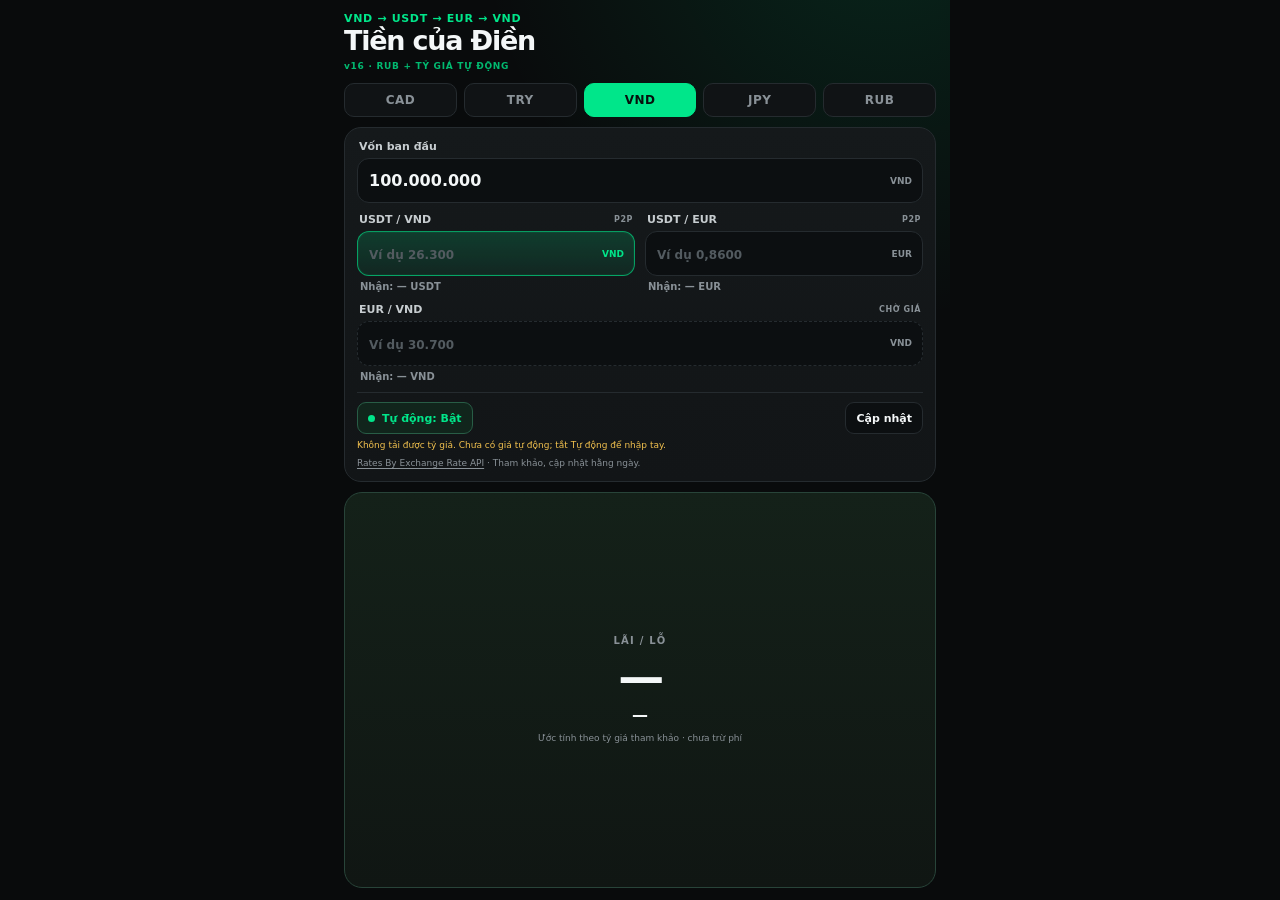
==== offline-calculator.html @ 141773f5 "Add files via upload" ====
<!doctype html>
<html lang="vi">
<head>
  <meta charset="utf-8">
  <meta http-equiv="Cache-Control" content="no-cache, no-store, must-revalidate">
  <meta http-equiv="Pragma" content="no-cache">
  <meta http-equiv="Expires" content="0">
  <meta name="viewport" content="width=device-width,initial-scale=1,viewport-fit=cover">
  <meta name="theme-color" content="#090b0c">
  <meta name="color-scheme" content="dark">
  <title>Tiền của Điền</title>
  <link rel="manifest" href="./manifest.webmanifest?v=16">
  <link rel="icon" href="./icon.svg" type="image/svg+xml">
<style>
:root{--bg:#090b0c;--panel:#121517;--field:#0c0f11;--line:#252b2f;--text:#f4f7f8;--muted:#899197;--accent:#00e68a;--bad:#ff6670;--warn:#f2c14e}
*{box-sizing:border-box}html,body{margin:0;width:100%;height:100%;background:var(--bg);overflow:auto}body{font-family:Inter,ui-sans-serif,system-ui,-apple-system,"Segoe UI",sans-serif;color:var(--text)}button,input{font:inherit}.app{height:100dvh;min-height:530px;max-width:620px;margin:0 auto;padding:max(12px,env(safe-area-inset-top)) 14px max(12px,env(safe-area-inset-bottom));display:grid;grid-template-rows:auto auto auto minmax(115px,1fr);gap:10px;background:radial-gradient(circle at 90% -10%,rgba(0,230,138,.12),transparent 36%)}header{display:flex;justify-content:space-between;align-items:center;gap:12px}.route{font-size:11px;font-weight:800;letter-spacing:.06em;color:var(--accent)}h1{margin:2px 0 0;font-size:27px;line-height:1;letter-spacing:-.045em}.version{display:inline-block;margin-top:5px;font-size:9px;font-weight:900;letter-spacing:.08em;color:var(--accent);opacity:.8}.install{border:1px solid var(--line);background:var(--panel);color:var(--accent);font-size:11px;font-weight:850;padding:8px 11px;border-radius:10px;cursor:pointer}.hidden{display:none!important}.tabs{display:grid;grid-template-columns:repeat(5,minmax(0,1fr));gap:7px}.tab{height:34px;border:1px solid var(--line);border-radius:10px;background:#101315;color:var(--muted);font-size:12px;font-weight:900;letter-spacing:.04em;cursor:pointer}.tab.active{color:#07110d;background:var(--accent);border-color:var(--accent)}.panel{border:1px solid var(--line);background:linear-gradient(180deg,#15191b,var(--panel));border-radius:17px;padding:12px}.inputs{display:grid;grid-template-columns:1fr 1fr;gap:10px}.inputs label.wide{grid-column:1/-1}.inputs label>span{display:flex;justify-content:space-between;align-items:center;gap:6px;font-size:11px;font-weight:780;color:#c7cdd0;margin:0 2px 5px}.inputs small{font-size:8px;color:var(--muted);font-weight:900;letter-spacing:.07em}.field{height:45px;display:flex;align-items:center;border:1px solid var(--line);background:var(--field);border-radius:12px;overflow:hidden}.field:focus-within{border-color:var(--accent);box-shadow:0 0 0 2px rgba(0,230,138,.08)}.field.rate-highlight{background:linear-gradient(180deg,rgba(0,230,138,.18),rgba(0,230,138,.08));border-color:rgba(0,230,138,.62);box-shadow:inset 0 0 0 1px rgba(0,230,138,.06)}.field.rate-highlight input{color:#f7fffb}.field.rate-highlight b{color:var(--accent)}.field input{width:100%;min-width:0;height:100%;border:0;outline:0;background:transparent;color:var(--text);padding:0 11px;font-size:16px;font-weight:800}.field input::placeholder{color:#535b60;font-size:12px;font-weight:650}.field b{font-size:9px;color:var(--muted);padding:0 10px}.received{display:block;margin:5px 3px 0;color:var(--muted);font-size:10px;line-height:1.15;font-style:normal;font-weight:700;white-space:nowrap;overflow:hidden;text-overflow:ellipsis}.result-card{min-height:0;border:1px solid #284439;background:linear-gradient(180deg,#142119,#101613);border-radius:18px;padding:14px;display:flex;flex-direction:column;justify-content:center;align-items:center;text-align:center}.result-card span{font-size:10px;color:var(--muted);font-weight:900;letter-spacing:.12em}.result-card strong{font-size:clamp(30px,8vw,46px);line-height:1.03;margin:8px 0 4px;letter-spacing:-.055em}.result-card b{font-size:16px}.good{color:var(--accent)!important}.bad{color:var(--bad)!important}.neutral{color:var(--warn)!important}
@media(max-width:390px){.app{padding-left:10px;padding-right:10px;gap:8px}.panel{padding:10px}.inputs{gap:8px}.field{height:41px}.field input{font-size:14px}h1{font-size:23px}.received{font-size:9px;margin-top:4px}.result-card{padding:11px}.result-card strong{font-size:29px}.tab{height:31px;font-size:11px}}
@media(max-height:690px){.app{gap:7px;padding-top:7px;padding-bottom:7px}.route{font-size:9px}h1{font-size:20px}.tabs{gap:5px}.tab{height:28px;font-size:10px}.panel{padding:8px}.inputs{gap:6px}.inputs label>span{font-size:9px;margin-bottom:3px}.field{height:33px}.field input{font-size:13px}.received{font-size:8px;margin-top:3px}.result-card{padding:8px}.result-card strong{font-size:26px;margin:4px 0 2px}}
.fx-tools{grid-column:1/-1;border-top:1px solid var(--line);padding-top:9px;min-width:0}
.fx-controls{display:flex;align-items:center;justify-content:space-between;gap:8px}
.fx-toggle,.fx-refresh{min-height:32px;border:1px solid var(--line);border-radius:9px;background:var(--field);color:var(--muted);padding:5px 10px;font-size:11px;font-weight:800;cursor:pointer}
.fx-toggle{display:inline-flex;align-items:center;gap:7px}
.fx-toggle.enabled{color:var(--accent);border-color:#285d46;background:#11251c}
.fx-dot{display:inline-block;width:7px;height:7px;border-radius:50%;background:currentColor}
.fx-refresh{color:var(--text)}.fx-refresh:disabled{opacity:.45;cursor:default}
.fx-tools p{margin:5px 0 0;font-size:9px;line-height:1.4;color:var(--muted);overflow-wrap:anywhere}
.fx-tools a{color:var(--muted);text-underline-offset:2px}
.fx-tools .fx-warning{color:var(--warn)}
.field.auto-rate{border-style:dashed}.field.auto-rate input{cursor:default}
.rub-note{grid-column:1/-1;margin:0 2px;color:var(--warn);font-size:10px;line-height:1.35}
.result-note{margin:8px 0 0;font-size:9px;line-height:1.4;color:var(--muted);font-weight:500;letter-spacing:0}
button:focus-visible{outline:2px solid var(--accent);outline-offset:3px}
@media(max-width:390px){.tabs{gap:5px}.fx-toggle,.fx-refresh{font-size:10px;padding:5px 8px}}
@media(max-height:690px){.fx-tools{padding-top:6px}.fx-tools p{font-size:8px;margin-top:3px}.fx-toggle,.fx-refresh{min-height:28px;font-size:10px}.rub-note{font-size:9px}.result-note{font-size:8px;margin-top:5px}}

</style>
</head>
<body>
  <main class="app">
    <header>
      <div>
        <div class="route" id="routeText">VND → USDT → EUR → VND</div>
        <h1>Tiền của Điền</h1><span class="version">v16 · RUB + TỶ GIÁ TỰ ĐỘNG</span>
      </div>
      <button id="installBtn" class="install hidden">Cài app</button>
    </header>

    <nav class="tabs" aria-label="Loại vòng tiền">
      <button type="button" class="tab" data-page="cad">CAD</button>
      <button type="button" class="tab" data-page="try">TRY</button>
      <button type="button" class="tab active" data-page="vnd">VND</button>
      <button type="button" class="tab" data-page="jpy">JPY</button>
      <button type="button" class="tab" data-page="rub">RUB</button>
    </nav>

    <section class="panel inputs">
      <label class="wide">
        <span>Vốn ban đầu</span>
        <div class="field"><input aria-label="Vốn ban đầu" id="capital" inputmode="numeric" value="100.000.000"><b id="capitalUnit">VND</b></div>
      </label>

      <label>
        <span id="rate1Label">USDT / VND <small>P2P</small></span>
        <div class="field"><input id="rate1" inputmode="decimal" placeholder="Ví dụ 26.300"><b id="rate1Unit">VND</b></div>
        <em class="received" id="received1">Nhận: — USDT</em>
      </label>

      <label>
        <span id="rate2Label">USDT / EUR <small>P2P</small></span>
        <div class="field"><input id="rate2" inputmode="decimal" placeholder="Ví dụ 0,8600"><b id="rate2Unit">EUR</b></div>
        <em class="received" id="received2">Nhận: — EUR</em>
      </label>

      <label class="wide">
        <span id="rate3Label">EUR / VND</span>
        <div class="field"><input id="rate3" inputmode="decimal" placeholder="Ví dụ 30.700"><b id="rate3Unit">VND</b></div>
        <em class="received" id="received3">Nhận: — VND</em>
      </label>

      <p id="rubNote" class="rub-note hidden">Bước USD/RUB quy ước 1 USDT = 1 USD. Giá mua USDT thực tế có thể khác.</p>
      <div class="fx-tools">
        <div class="fx-controls">
          <button type="button" id="fxAuto" class="fx-toggle enabled" role="switch" aria-checked="true" aria-label="Tự động cập nhật tỷ giá pháp định"><i class="fx-dot" aria-hidden="true"></i><span id="fxAutoText">Tự động: Bật</span></button>
          <button type="button" id="fxRefresh" class="fx-refresh">Cập nhật</button>
        </div>
        <p id="fxStatus" role="status" aria-live="polite">Đang lấy tỷ giá pháp định…</p>
        <p><a href="https://www.exchangerate-api.com" target="_blank" rel="noopener noreferrer">Rates By Exchange Rate API</a> · Tham khảo, cập nhật hằng ngày.</p>
      </div>
    </section>

    <section class="result-card">
      <span>LÃI / LỖ</span>
      <strong id="profit">—</strong>
      <b id="roi">—</b>
      <p id="resultNote" class="result-note">Ước tính · chưa trừ phí giao dịch</p>
    </section>
  </main>



<script>
'use strict';
const $ = id => document.getElementById(id);
const fmt0 = new Intl.NumberFormat('vi-VN', {maximumFractionDigits: 0});
const fmt2 = new Intl.NumberFormat('vi-VN', {maximumFractionDigits: 2});
const fmt4 = new Intl.NumberFormat('vi-VN', {maximumFractionDigits: 4});
const fmtRate = new Intl.NumberFormat('vi-VN', {useGrouping: false, maximumFractionDigits: 6});
const memoryStorage = new Map();
function stored(name) {
  try { return localStorage.getItem(name) ?? memoryStorage.get(name) ?? null; }
  catch (_) { return memoryStorage.get(name) ?? null; }
}
function remember(name, value) {
  memoryStorage.set(name, String(value));
  try { localStorage.setItem(name, String(value)); } catch (_) {}
}

// A/B always means the amount of B for ONE unit of A.
// Only explicit fiat pairs have an fx property. USDT is never fetched or
// inferred from the provider's USD rate, except the disclosed RUB convention.
const PAGES = {
  cad: {
    route: 'VND → USDT → CAD → VND', capital: 'VND', highlight: 0,
    rates: [
      {label: 'USDT / VND', tag: 'P2P', unit: 'VND', placeholder: 'Ví dụ 26.300', receive: 'USDT', op: 'divide', vndThousands: true},
      {label: 'USDT / CAD', tag: 'P2P', unit: 'CAD', placeholder: 'Ví dụ 1,3900', receive: 'CAD', op: 'multiply'},
      {label: 'CAD / VND', unit: 'VND', placeholder: 'Ví dụ 19.000', receive: 'VND', op: 'multiply', vndThousands: true, fx: ['CAD', 'VND']}
    ]
  },
  try: {
    route: 'TRY → EUR → USDT → TRY', capital: 'TRY', highlight: 3,
    rates: [
      {label: 'EUR / TRY', unit: 'TRY', placeholder: 'Ví dụ 48,50', receive: 'EUR', op: 'divide', fx: ['EUR', 'TRY']},
      {label: 'USDT / EUR', tag: 'P2P', unit: 'EUR', placeholder: 'Ví dụ 0,8550', receive: 'USDT', op: 'divide'},
      {label: 'USDT / TRY', tag: 'P2P', unit: 'TRY', placeholder: 'Ví dụ 41,50', receive: 'TRY', op: 'multiply'}
    ]
  },
  vnd: {
    route: 'VND → USDT → EUR → VND', capital: 'VND', highlight: 1,
    rates: [
      {label: 'USDT / VND', tag: 'P2P', unit: 'VND', placeholder: 'Ví dụ 26.300', receive: 'USDT', op: 'divide', vndThousands: true},
      {label: 'USDT / EUR', tag: 'P2P', unit: 'EUR', placeholder: 'Ví dụ 0,8600', receive: 'EUR', op: 'multiply'},
      {label: 'EUR / VND', unit: 'VND', placeholder: 'Ví dụ 30.700', receive: 'VND', op: 'multiply', vndThousands: true, fx: ['EUR', 'VND']}
    ]
  },
  jpy: {
    route: 'VND → JPY → USDT → VND', capital: 'VND', highlight: 2,
    rates: [
      {label: 'JPY / VND', unit: 'VND', placeholder: 'Ví dụ 165,50', receive: 'JPY', op: 'divide', fx: ['JPY', 'VND']},
      {label: 'USDT / JPY', tag: 'P2P', unit: 'JPY', placeholder: 'Ví dụ 155,00', receive: 'USDT', op: 'divide'},
      {label: 'USDT / VND', tag: 'P2P', unit: 'VND', placeholder: 'Ví dụ 26.300', receive: 'VND', op: 'multiply', vndThousands: true}
    ]
  },
  rub: {
    route: 'VND → RUB → USDT → VND', capital: 'VND', highlight: 3,
    rates: [
      {label: 'RUB / VND', unit: 'VND', placeholder: 'Ví dụ 310,50', receive: 'RUB', op: 'divide', fx: ['RUB', 'VND']},
      {label: 'USD / RUB', unit: 'RUB', placeholder: 'Ví dụ 83,50', receive: 'USDT', op: 'divide', fx: ['USD', 'RUB']},
      {label: 'USDT / VND', tag: 'P2P', unit: 'VND', placeholder: 'Ví dụ 26.300', receive: 'VND', op: 'multiply', vndThousands: true}
    ]
  }
};

function migrateVndTab() {
  const legacy = {capital: 'tiendien_capitalVnd', rate1: 'tiendien_usdtVnd', rate2: 'tiendien_usdtEur', rate3: 'tiendien_eurVnd'};
  for (const id of ['capital', 'rate1', 'rate2', 'rate3']) {
    const target = `tiendien_vnd_${id}`;
    const value = stored(`tiendien_eur_${id}`) ?? stored(legacy[id]);
    if (stored(target) === null && value !== null) remember(target, value);
  }
}
migrateVndTab();
let page = stored('tiendien_page');
if (page === 'eur' || !PAGES[page]) page = 'vnd';

function capitalNum(value) {
  const number = Number(String(value ?? '').replace(/\D/g, ''));
  return Number.isFinite(number) ? number : 0;
}
function rateNum(value, thousands = false) {
  let text = String(value ?? '').trim().replace(/\s/g, '');
  if (!text) return 0;
  if (text.includes(',')) text = text.replace(/\./g, '').replace(',', '.');
  else if (thousands && /^\d{1,3}(?:\.\d{3})+$/.test(text)) text = text.replace(/\./g, '');
  const number = Number(text);
  return Number.isFinite(number) ? number : 0;
}
function formatCapital() {
  const digits = $('capital').value.replace(/\D/g, '');
  $('capital').value = digits ? fmt0.format(capitalNum(digits)) : '';
}
function money(value, unit) { return `${value >= 0 ? '+' : '−'}${fmt0.format(Math.abs(value))} ${unit}`; }
function pct(value) { return `${value >= 0 ? '+' : ''}${fmt2.format(value)}%`; }
function tone(element, value) {
  element.classList.remove('good', 'bad', 'neutral');
  element.classList.add(value > 0.01 ? 'good' : value < -0.01 ? 'bad' : 'neutral');
}
function formatReceived(value, unit) {
  if (!(value > 0 && Number.isFinite(value))) return `Nhận: — ${unit}`;
  return `Nhận: ${(unit === 'VND' || unit === 'TRY' ? fmt2 : fmt4).format(value)} ${unit}`;
}
function key(name) { return `tiendien_${page}_${name}`; }
function save() {
  remember(key('capital'), $('capital').value);
  PAGES[page].rates.forEach((rate, index) => {
    // Keep the last manually entered fiat quote separate from the live cache.
    if (!fxEnabled || !rate.fx) remember(key(`rate${index + 1}`), $(`rate${index + 1}`).value);
  });
}

const FX_URL = 'https://open.er-api.com/v6/latest/USD';
const FX_CACHE_KEY = 'tiendien_fx_usd_v16';
const FX_AUTO_KEY = 'tiendien_fx_auto_v16';
const FX_ATTEMPT_KEY = 'tiendien_fx_attempt_v16';
const FX_CODES = ['USD', 'EUR', 'CAD', 'TRY', 'JPY', 'VND', 'RUB'];
let fxEnabled = stored(FX_AUTO_KEY) !== '0';
let fxError = '';
let fxBusy = false;
let fxRequest = null;
let fxLastAttempt = Number(stored(FX_ATTEMPT_KEY)) || 0;

function validateFx(payload) {
  if (!payload || payload.result !== 'success' || payload.base_code !== 'USD' || !payload.rates) throw new Error('Invalid FX data');
  for (const code of FX_CODES) {
    const rate = payload.rates[code];
    if (typeof rate !== 'number' || !Number.isFinite(rate) || rate <= 0) throw new Error('Invalid FX rate');
  }
  if (Math.abs(payload.rates.USD - 1) > 0.000001) throw new Error('Invalid FX base');
  const last = payload.time_last_update_unix;
  const next = payload.time_next_update_unix;
  if (!Number.isFinite(last) || !Number.isFinite(next) || last <= 0 || next <= last || last * 1000 > Date.now() + 300000) throw new Error('Invalid FX timestamp');
  return payload;
}
function readFxCache() {
  try {
    const cached = JSON.parse(stored(FX_CACHE_KEY) || 'null');
    if (!cached || !Number.isFinite(cached.fetchedAt) || cached.fetchedAt <= 0 || cached.fetchedAt > Date.now() + 300000) return null;
    validateFx(cached.payload);
    return cached;
  } catch (_) { return null; }
}
let fxSnapshot = readFxCache();
function fxIsDue() {
  return !fxSnapshot || Date.now() >= fxSnapshot.payload.time_next_update_unix * 1000 + 60000;
}
function crossRate(base, quote) {
  if (!fxSnapshot) return 0;
  return fxSnapshot.payload.rates[quote] / fxSnapshot.payload.rates[base];
}
function applyFxToPage() {
  if (!fxEnabled || !fxSnapshot) return;
  PAGES[page].rates.forEach((rate, index) => {
    if (!rate.fx) return;
    const value = crossRate(...rate.fx);
    const input = $(`rate${index + 1}`);
    input.value = fmtRate.format(value);
    input.dataset.fxSource = 'api';
  });
}
function renderFxStatus() {
  $('fxAuto').setAttribute('aria-checked', String(fxEnabled));
  $('fxAuto').classList.toggle('enabled', fxEnabled);
  $('fxAutoText').textContent = `Tự động: ${fxEnabled ? 'Bật' : 'Tắt'}`;
  $('fxRefresh').disabled = fxBusy || !fxEnabled;
  $('fxRefresh').textContent = fxBusy ? 'Đang tải…' : 'Cập nhật';
  $('fxStatus').classList.toggle('fx-warning', Boolean(fxError) || (fxEnabled && fxIsDue() && Boolean(fxSnapshot)));
  if (!fxEnabled) {
    $('fxStatus').textContent = 'Nhập tỷ giá thủ công. Các giá có USDT luôn nhập tay.';
  } else if (fxSnapshot) {
    const date = new Intl.DateTimeFormat('vi-VN', {dateStyle: 'short', timeStyle: 'short', timeZone: 'Asia/Ho_Chi_Minh'}).format(new Date(fxSnapshot.payload.time_last_update_unix * 1000));
    const prefix = fxError ? `${fxError} · đang dùng giá lưu lúc ` : fxIsDue() ? 'Giá cũ từ ' : 'Tỷ giá lúc ';
    $('fxStatus').textContent = `${prefix}${date} (giờ VN). USDT nhập tay.`;
  } else if (fxError) {
    $('fxStatus').textContent = `${fxError}. Chưa có giá tự động; tắt Tự động để nhập tay.`;
  } else {
    $('fxStatus').textContent = fxBusy ? 'Đang lấy tỷ giá pháp định… USDT nhập tay.' : 'Chưa có tỷ giá tự động. USDT nhập tay.';
  }
  PAGES[page].rates.forEach((rate, index) => {
    const input = $(`rate${index + 1}`);
    const automatic = Boolean(rate.fx && fxEnabled);
    input.readOnly = automatic;
    input.setAttribute('aria-readonly', String(automatic));
    const tag = rate.fx ? (automatic ? (fxSnapshot ? 'TỰ ĐỘNG' : input.value ? 'ĐÃ LƯU' : 'CHỜ GIÁ') : 'NHẬP TAY') : rate.tag;
    $(`rate${index + 1}Label`).innerHTML = `${rate.label}${tag ? ` <small>${tag}</small>` : ''}`;
    input.closest('.field').classList.toggle('auto-rate', automatic);
  });
  $('resultNote').textContent = fxEnabled ? 'Ước tính theo tỷ giá tham khảo · chưa trừ phí' : 'Ước tính · chưa trừ phí giao dịch';
}

async function refreshFx({force = false} = {}) {
  if (!fxEnabled) return;
  if (fxRequest) return fxRequest;
  if (!force && !fxIsDue()) { renderFxStatus(); return; }
  const elapsed = Date.now() - fxLastAttempt;
  // One scheduled attempt every five minutes when offline/unavailable; manual
  // refresh is limited to once a minute. A fresh daily snapshot needs no poll.
  if (elapsed >= 0 && elapsed < (force ? 60000 : 300000)) { renderFxStatus(); return; }
  fxLastAttempt = Date.now();
  remember(FX_ATTEMPT_KEY, fxLastAttempt);
  fxBusy = true;
  renderFxStatus();
  fxRequest = (async () => {
    const controller = new AbortController();
    const timeout = setTimeout(() => controller.abort(), 10000);
    try {
      const response = await fetch(FX_URL, {cache: 'no-store', credentials: 'omit', signal: controller.signal});
      if (!response.ok) throw new Error(response.status === 429 ? 'RATE_LIMIT' : 'FETCH_FAILED');
      const payload = validateFx(await response.json());
      if (fxSnapshot && payload.time_last_update_unix < fxSnapshot.payload.time_last_update_unix) throw new Error('Older FX response');
      fxSnapshot = {payload, fetchedAt: Date.now()};
      remember(FX_CACHE_KEY, JSON.stringify(fxSnapshot));
      fxError = '';
      // The user may have switched tabs or disabled auto while fetch awaited.
      if (fxEnabled) { applyFxToPage(); calculate(); }
    } catch (error) {
      fxError = error.message === 'RATE_LIMIT' ? 'Nguồn đang giới hạn truy cập' : 'Không tải được tỷ giá';
    } finally {
      clearTimeout(timeout);
      fxBusy = false;
      fxRequest = null;
      renderFxStatus();
    }
  })();
  return fxRequest;
}

function restorePage() {
  $('capital').value = stored(key('capital')) ?? (page === 'try' ? '100.000' : '100.000.000');
  ['rate1', 'rate2', 'rate3'].forEach(id => {
    $(id).value = stored(key(id)) ?? '';
    delete $(id).dataset.fxSource;
  });
  formatCapital();
}
function renderPage() {
  const config = PAGES[page];
  $('routeText').textContent = config.route;
  $('capitalUnit').textContent = config.capital;
  config.rates.forEach((rate, index) => {
    const input = $(`rate${index + 1}`);
    $(`rate${index + 1}Unit`).textContent = rate.unit;
    input.placeholder = rate.placeholder;
    input.setAttribute('aria-label', `${rate.label}: số ${rate.unit} cho một ${rate.label.split(' / ')[0]}`);
    input.closest('.field').classList.toggle('rate-highlight', index + 1 === config.highlight);
  });
  document.querySelectorAll('.tab').forEach(button => {
    const active = button.dataset.page === page;
    button.classList.toggle('active', active);
    button.setAttribute('aria-pressed', String(active));
  });
  $('rubNote').classList.toggle('hidden', page !== 'rub');
  remember('tiendien_page', page);
  restorePage();
  applyFxToPage();
  renderFxStatus();
  calculate();
}
function calculate() {
  const config = PAGES[page];
  const capital = capitalNum($('capital').value);
  let amount = capital;
  config.rates.forEach((rate, index) => {
    const quote = rateNum($(`rate${index + 1}`).value, Boolean(rate.vndThousands));
    amount = amount > 0 && quote > 0 ? (rate.op === 'divide' ? amount / quote : amount * quote) : 0;
    if (!Number.isFinite(amount)) amount = 0;
    $(`received${index + 1}`).textContent = formatReceived(amount, rate.receive);
  });
  if (!(capital > 0 && amount > 0)) {
    $('profit').textContent = '—'; $('roi').textContent = '—';
    $('profit').className = ''; $('roi').className = '';
  } else {
    const profit = amount - capital;
    const roi = profit / capital * 100;
    if (Number.isFinite(profit) && Number.isFinite(roi)) {
      $('profit').textContent = money(profit, config.capital);
      $('roi').textContent = pct(roi);
      tone($('profit'), profit); tone($('roi'), profit);
    } else {
      $('profit').textContent = '—'; $('roi').textContent = '—';
      $('profit').className = ''; $('roi').className = '';
    }
  }
  save();
}

$('capital').addEventListener('input', () => { formatCapital(); calculate(); });
['rate1', 'rate2', 'rate3'].forEach(id => $(id).addEventListener('input', calculate));
document.querySelectorAll('.tab').forEach(button => button.addEventListener('click', () => {
  save(); page = button.dataset.page; renderPage(); refreshFx();
}));
$('fxAuto').addEventListener('click', () => {
  save();
  fxEnabled = !fxEnabled;
  remember(FX_AUTO_KEY, fxEnabled ? '1' : '0');
  if (fxEnabled) applyFxToPage();
  else {
    PAGES[page].rates.forEach((rate, index) => {
      if (!rate.fx) return;
      const manual = stored(key(`rate${index + 1}`));
      if (manual !== null) $(`rate${index + 1}`).value = manual;
      delete $(`rate${index + 1}`).dataset.fxSource;
    });
  }
  renderFxStatus(); calculate();
  if (fxEnabled) refreshFx();
});
$('fxRefresh').addEventListener('click', () => refreshFx({force: true}));
window.addEventListener('online', () => refreshFx());
document.addEventListener('visibilitychange', () => { if (!document.hidden) refreshFx(); });
setInterval(() => { if (!document.hidden) refreshFx(); }, 60000);

let deferredPrompt = null;
window.addEventListener('beforeinstallprompt', event => {
  event.preventDefault(); deferredPrompt = event; $('installBtn').classList.remove('hidden');
});
$('installBtn').addEventListener('click', async () => {
  if (!deferredPrompt) return;
  deferredPrompt.prompt(); await deferredPrompt.userChoice;
  deferredPrompt = null; $('installBtn').classList.add('hidden');
});

// Retire this app's old cache without touching other apps on the same origin.
(async () => {
  try {
    if ('serviceWorker' in navigator) {
      const scope = new URL('./', location.href).href;
      const registrations = await navigator.serviceWorker.getRegistrations();
      for (const registration of registrations) if (registration.scope === scope) await registration.unregister();
    }
    if ('caches' in window) {
      for (const name of await caches.keys()) if (/^(tien-cua-dien|tiendien)[-_]/.test(name)) await caches.delete(name);
    }
  } catch (_) {}
})();
renderPage();
refreshFx();

</script>
</body>
</html>
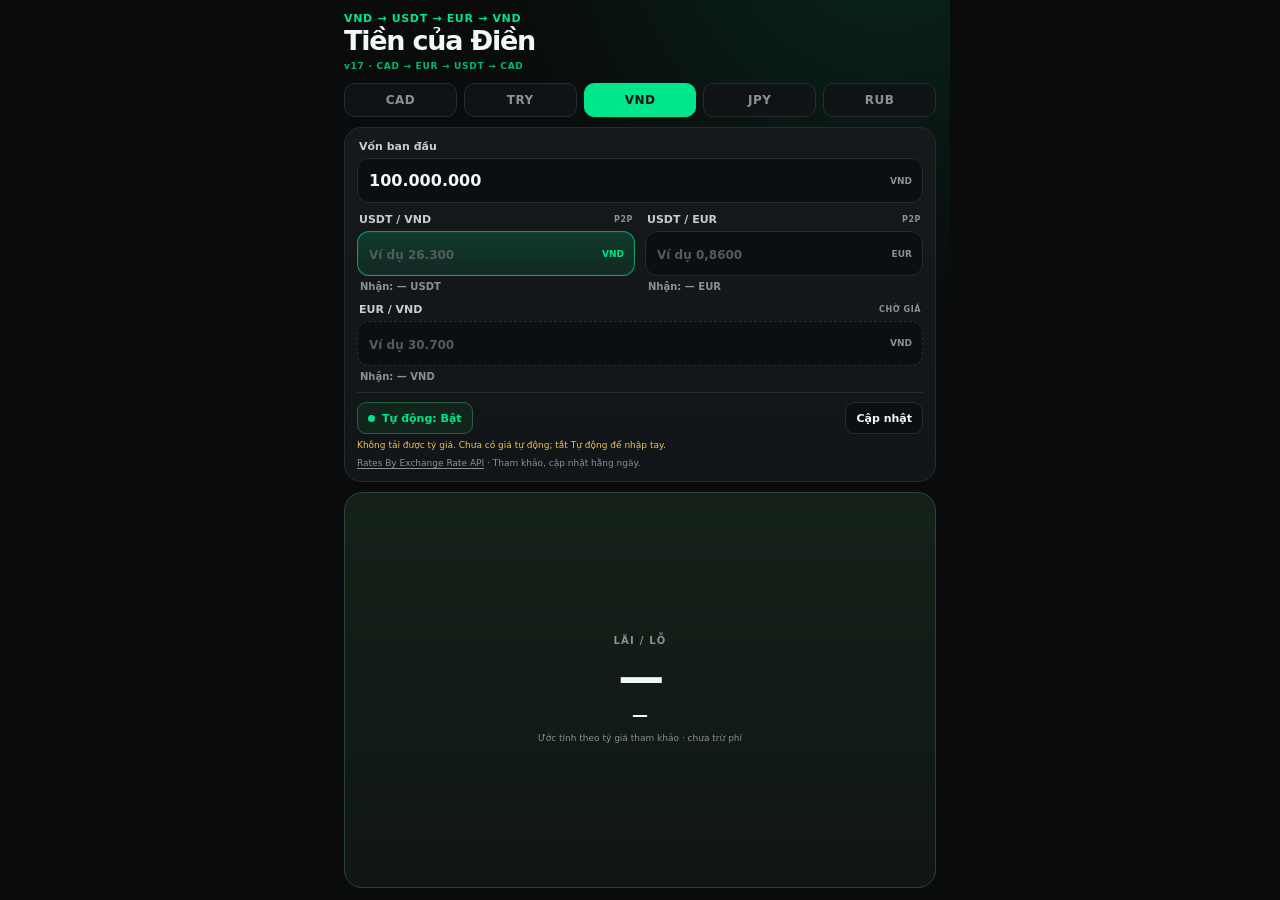
==== commit 26f17d26: "Add files via upload" ====
--- a/offline-calculator.html
+++ b/offline-calculator.html
@@ -9,7 +9,7 @@
   <meta name="theme-color" content="#090b0c">
   <meta name="color-scheme" content="dark">
   <title>Tiền của Điền</title>
-  <link rel="manifest" href="./manifest.webmanifest?v=16">
+  <link rel="manifest" href="./manifest.webmanifest?v=17">
   <link rel="icon" href="./icon.svg" type="image/svg+xml">
 <style>
 :root{--bg:#090b0c;--panel:#121517;--field:#0c0f11;--line:#252b2f;--text:#f4f7f8;--muted:#899197;--accent:#00e68a;--bad:#ff6670;--warn:#f2c14e}
@@ -40,7 +40,7 @@
     <header>
       <div>
         <div class="route" id="routeText">VND → USDT → EUR → VND</div>
-        <h1>Tiền của Điền</h1><span class="version">v16 · RUB + TỶ GIÁ TỰ ĐỘNG</span>
+        <h1>Tiền của Điền</h1><span class="version">v17 · CAD → EUR → USDT → CAD</span>
       </div>
       <button id="installBtn" class="install hidden">Cài app</button>
     </header>
@@ -120,11 +120,11 @@
 // inferred from the provider's USD rate, except the disclosed RUB convention.
 const PAGES = {
   cad: {
-    route: 'VND → USDT → CAD → VND', capital: 'VND', highlight: 0,
+    route: 'CAD → EUR → USDT → CAD', capital: 'CAD', highlight: 0,
     rates: [
-      {label: 'USDT / VND', tag: 'P2P', unit: 'VND', placeholder: 'Ví dụ 26.300', receive: 'USDT', op: 'divide', vndThousands: true},
-      {label: 'USDT / CAD', tag: 'P2P', unit: 'CAD', placeholder: 'Ví dụ 1,3900', receive: 'CAD', op: 'multiply'},
-      {label: 'CAD / VND', unit: 'VND', placeholder: 'Ví dụ 19.000', receive: 'VND', op: 'multiply', vndThousands: true, fx: ['CAD', 'VND']}
+      {label: 'EUR / CAD', unit: 'CAD', placeholder: 'Ví dụ 1,5500', receive: 'EUR', op: 'divide', fx: ['EUR', 'CAD']},
+      {label: 'USDT / EUR', tag: 'P2P', unit: 'EUR', placeholder: 'Ví dụ 0,8900', receive: 'USDT', op: 'divide'},
+      {label: 'USDT / CAD', tag: 'P2P', unit: 'CAD', placeholder: 'Ví dụ 1,3900', receive: 'CAD', op: 'multiply'}
     ]
   },
   try: {
@@ -170,6 +170,13 @@
   }
 }
 migrateVndTab();
+// CAD now has a different starting currency and different quote positions.
+// Keep its new inputs separate so VND capital / unrelated old quotes cannot
+// acquire a new currency label. Only the unchanged USDT/CAD quote migrates.
+const oldUsdtCad = stored('tiendien_cad_rate2');
+if (stored('tiendien_cad_eur_usdt_rate3') === null && oldUsdtCad !== null) {
+  remember('tiendien_cad_eur_usdt_rate3', oldUsdtCad);
+}
 let page = stored('tiendien_page');
 if (page === 'eur' || !PAGES[page]) page = 'vnd';
 
@@ -189,7 +196,7 @@
   const digits = $('capital').value.replace(/\D/g, '');
   $('capital').value = digits ? fmt0.format(capitalNum(digits)) : '';
 }
-function money(value, unit) { return `${value >= 0 ? '+' : '−'}${fmt0.format(Math.abs(value))} ${unit}`; }
+function money(value, unit) { return `${value >= 0 ? '+' : '−'}${(unit === 'CAD' ? fmt2 : fmt0).format(Math.abs(value))} ${unit}`; }
 function pct(value) { return `${value >= 0 ? '+' : ''}${fmt2.format(value)}%`; }
 function tone(element, value) {
   element.classList.remove('good', 'bad', 'neutral');
@@ -199,7 +206,7 @@
   if (!(value > 0 && Number.isFinite(value))) return `Nhận: — ${unit}`;
   return `Nhận: ${(unit === 'VND' || unit === 'TRY' ? fmt2 : fmt4).format(value)} ${unit}`;
 }
-function key(name) { return `tiendien_${page}_${name}`; }
+function key(name) { return `tiendien_${page === 'cad' ? 'cad_eur_usdt' : page}_${name}`; }
 function save() {
   remember(key('capital'), $('capital').value);
   PAGES[page].rates.forEach((rate, index) => {
@@ -325,7 +332,7 @@
 }
 
 function restorePage() {
-  $('capital').value = stored(key('capital')) ?? (page === 'try' ? '100.000' : '100.000.000');
+  $('capital').value = stored(key('capital')) ?? (page === 'cad' ? '10.000' : page === 'try' ? '100.000' : '100.000.000');
   ['rate1', 'rate2', 'rate3'].forEach(id => {
     $(id).value = stored(key(id)) ?? '';
     delete $(id).dataset.fxSource;
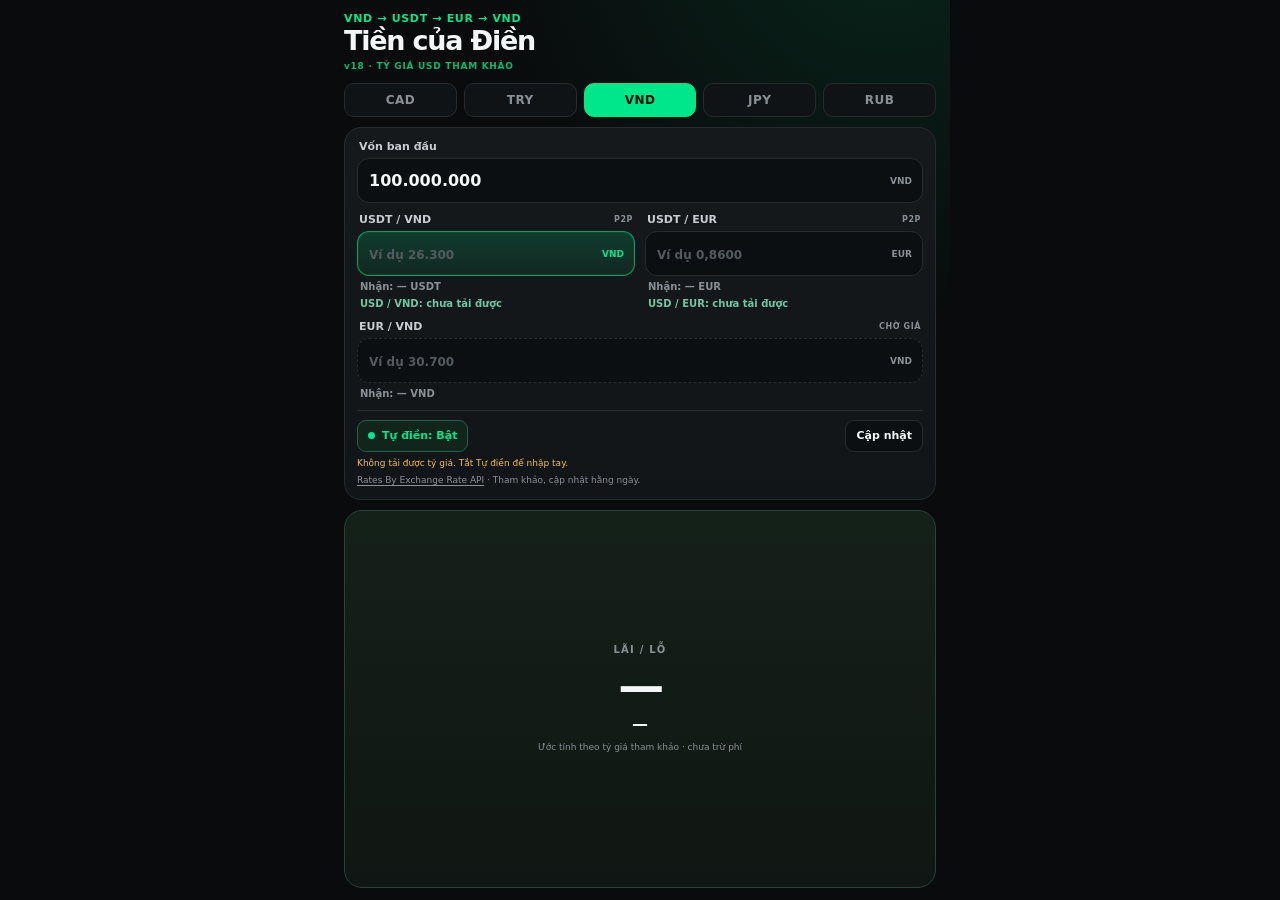
==== commit 912edb29: "Add files via upload" ====
--- a/offline-calculator.html
+++ b/offline-calculator.html
@@ -9,7 +9,7 @@
   <meta name="theme-color" content="#090b0c">
   <meta name="color-scheme" content="dark">
   <title>Tiền của Điền</title>
-  <link rel="manifest" href="./manifest.webmanifest?v=17">
+  <link rel="manifest" href="./manifest.webmanifest?v=18">
   <link rel="icon" href="./icon.svg" type="image/svg+xml">
 <style>
 :root{--bg:#090b0c;--panel:#121517;--field:#0c0f11;--line:#252b2f;--text:#f4f7f8;--muted:#899197;--accent:#00e68a;--bad:#ff6670;--warn:#f2c14e}
@@ -29,9 +29,11 @@
 .field.auto-rate{border-style:dashed}.field.auto-rate input{cursor:default}
 .rub-note{grid-column:1/-1;margin:0 2px;color:var(--warn);font-size:10px;line-height:1.35}
 .result-note{margin:8px 0 0;font-size:9px;line-height:1.4;color:var(--muted);font-weight:500;letter-spacing:0}
+.usd-reference{display:block;margin:4px 3px 0;font-size:10px;line-height:1.35;font-style:normal;font-weight:650;color:#73c6a3;overflow-wrap:anywhere}
+.usd-reference.stale{color:var(--warn)}
 button:focus-visible{outline:2px solid var(--accent);outline-offset:3px}
 @media(max-width:390px){.tabs{gap:5px}.fx-toggle,.fx-refresh{font-size:10px;padding:5px 8px}}
-@media(max-height:690px){.fx-tools{padding-top:6px}.fx-tools p{font-size:8px;margin-top:3px}.fx-toggle,.fx-refresh{min-height:28px;font-size:10px}.rub-note{font-size:9px}.result-note{font-size:8px;margin-top:5px}}
+@media(max-height:690px){.fx-tools{padding-top:6px}.fx-tools p{font-size:8px;margin-top:3px}.fx-toggle,.fx-refresh{min-height:28px;font-size:10px}.rub-note{font-size:9px}.result-note{font-size:8px;margin-top:5px}.usd-reference{font-size:9px;margin-top:3px}}
 
 </style>
 </head>
@@ -40,7 +42,7 @@
     <header>
       <div>
         <div class="route" id="routeText">VND → USDT → EUR → VND</div>
-        <h1>Tiền của Điền</h1><span class="version">v17 · CAD → EUR → USDT → CAD</span>
+        <h1>Tiền của Điền</h1><span class="version">v18 · TỶ GIÁ USD THAM KHẢO</span>
       </div>
       <button id="installBtn" class="install hidden">Cài app</button>
     </header>
@@ -63,24 +65,27 @@
         <span id="rate1Label">USDT / VND <small>P2P</small></span>
         <div class="field"><input id="rate1" inputmode="decimal" placeholder="Ví dụ 26.300"><b id="rate1Unit">VND</b></div>
         <em class="received" id="received1">Nhận: — USDT</em>
+        <em class="usd-reference hidden" id="usdReference1" aria-live="polite"></em>
       </label>
 
       <label>
         <span id="rate2Label">USDT / EUR <small>P2P</small></span>
         <div class="field"><input id="rate2" inputmode="decimal" placeholder="Ví dụ 0,8600"><b id="rate2Unit">EUR</b></div>
         <em class="received" id="received2">Nhận: — EUR</em>
+        <em class="usd-reference hidden" id="usdReference2" aria-live="polite"></em>
       </label>
 
       <label class="wide">
         <span id="rate3Label">EUR / VND</span>
         <div class="field"><input id="rate3" inputmode="decimal" placeholder="Ví dụ 30.700"><b id="rate3Unit">VND</b></div>
         <em class="received" id="received3">Nhận: — VND</em>
+        <em class="usd-reference hidden" id="usdReference3" aria-live="polite"></em>
       </label>
 
       <p id="rubNote" class="rub-note hidden">Bước USD/RUB quy ước 1 USDT = 1 USD. Giá mua USDT thực tế có thể khác.</p>
       <div class="fx-tools">
         <div class="fx-controls">
-          <button type="button" id="fxAuto" class="fx-toggle enabled" role="switch" aria-checked="true" aria-label="Tự động cập nhật tỷ giá pháp định"><i class="fx-dot" aria-hidden="true"></i><span id="fxAutoText">Tự động: Bật</span></button>
+          <button type="button" id="fxAuto" class="fx-toggle enabled" role="switch" aria-checked="true" aria-label="Tự động điền các ô tỷ giá pháp định"><i class="fx-dot" aria-hidden="true"></i><span id="fxAutoText">Tự điền: Bật</span></button>
           <button type="button" id="fxRefresh" class="fx-refresh">Cập nhật</button>
         </div>
         <p id="fxStatus" role="status" aria-live="polite">Đang lấy tỷ giá pháp định…</p>
@@ -254,6 +259,34 @@
   if (!fxSnapshot) return 0;
   return fxSnapshot.payload.rates[quote] / fxSnapshot.payload.rates[base];
 }
+function renderUsdReferences() {
+  // Benchmarks are read-only display data. Never substitute them for P2P
+  // USDT inputs or use them in the route's received/profit calculations.
+  PAGES[page].rates.forEach((rate, index) => {
+    const reference = $(`usdReference${index + 1}`);
+    const pair = rate.label.split('/').map(code => code.trim());
+    const hasUsdt = pair.includes('USDT');
+    reference.classList.toggle('hidden', !hasUsdt);
+    reference.classList.toggle('stale', hasUsdt && Boolean(fxSnapshot) && (fxIsDue() || Boolean(fxError)));
+    if (!hasUsdt) {
+      reference.textContent = '';
+      reference.setAttribute('title', '');
+      return;
+    }
+    const currency = pair.find(code => code !== 'USDT');
+    const label = `USD / ${currency}`;
+    if (fxSnapshot) {
+      const value = crossRate('USD', currency);
+      const qualifier = fxError ? ' · giá lưu' : fxIsDue() ? ' · giá cũ' : '';
+      reference.textContent = `${label}: ${fmt4.format(value)}${qualifier}`;
+      const timestamp = new Date(fxSnapshot.payload.time_last_update_unix * 1000).toLocaleString('vi-VN', {timeZone: 'Asia/Ho_Chi_Minh'});
+      reference.setAttribute('title', `1 USD = ${fmt4.format(value)} ${currency}. Tỷ giá tham khảo từ ExchangeRate-API, lúc ${timestamp} (giờ VN).`);
+    } else {
+      reference.textContent = `${label}: ${fxBusy ? 'đang tải…' : fxError ? 'chưa tải được' : '—'}`;
+      reference.setAttribute('title', 'Chưa có dữ liệu tỷ giá pháp định; không suy ra từ giá USDT nhập tay.');
+    }
+  });
+}
 function applyFxToPage() {
   if (!fxEnabled || !fxSnapshot) return;
   PAGES[page].rates.forEach((rate, index) => {
@@ -267,20 +300,19 @@
 function renderFxStatus() {
   $('fxAuto').setAttribute('aria-checked', String(fxEnabled));
   $('fxAuto').classList.toggle('enabled', fxEnabled);
-  $('fxAutoText').textContent = `Tự động: ${fxEnabled ? 'Bật' : 'Tắt'}`;
-  $('fxRefresh').disabled = fxBusy || !fxEnabled;
+  $('fxAutoText').textContent = `Tự điền: ${fxEnabled ? 'Bật' : 'Tắt'}`;
+  $('fxRefresh').disabled = fxBusy;
   $('fxRefresh').textContent = fxBusy ? 'Đang tải…' : 'Cập nhật';
-  $('fxStatus').classList.toggle('fx-warning', Boolean(fxError) || (fxEnabled && fxIsDue() && Boolean(fxSnapshot)));
-  if (!fxEnabled) {
-    $('fxStatus').textContent = 'Nhập tỷ giá thủ công. Các giá có USDT luôn nhập tay.';
-  } else if (fxSnapshot) {
+  $('fxStatus').classList.toggle('fx-warning', Boolean(fxError) || (fxIsDue() && Boolean(fxSnapshot)));
+  const manualPrefix = fxEnabled ? '' : 'Ô giá nhập tay. ';
+  if (fxSnapshot) {
     const date = new Intl.DateTimeFormat('vi-VN', {dateStyle: 'short', timeStyle: 'short', timeZone: 'Asia/Ho_Chi_Minh'}).format(new Date(fxSnapshot.payload.time_last_update_unix * 1000));
     const prefix = fxError ? `${fxError} · đang dùng giá lưu lúc ` : fxIsDue() ? 'Giá cũ từ ' : 'Tỷ giá lúc ';
-    $('fxStatus').textContent = `${prefix}${date} (giờ VN). USDT nhập tay.`;
+    $('fxStatus').textContent = `${manualPrefix}${prefix}${date} (giờ VN). USDT nhập tay.`;
   } else if (fxError) {
-    $('fxStatus').textContent = `${fxError}. Chưa có giá tự động; tắt Tự động để nhập tay.`;
+    $('fxStatus').textContent = `${manualPrefix}${fxError}. ${fxEnabled ? 'Tắt Tự điền để nhập tay.' : 'USD tham khảo chưa có dữ liệu.'}`;
   } else {
-    $('fxStatus').textContent = fxBusy ? 'Đang lấy tỷ giá pháp định… USDT nhập tay.' : 'Chưa có tỷ giá tự động. USDT nhập tay.';
+    $('fxStatus').textContent = manualPrefix + (fxBusy ? 'Đang lấy tỷ giá pháp định… USDT nhập tay.' : 'Chưa có tỷ giá tự động. USDT nhập tay.');
   }
   PAGES[page].rates.forEach((rate, index) => {
     const input = $(`rate${index + 1}`);
@@ -292,10 +324,11 @@
     input.closest('.field').classList.toggle('auto-rate', automatic);
   });
   $('resultNote').textContent = fxEnabled ? 'Ước tính theo tỷ giá tham khảo · chưa trừ phí' : 'Ước tính · chưa trừ phí giao dịch';
+  renderUsdReferences();
 }
 
 async function refreshFx({force = false} = {}) {
-  if (!fxEnabled) return;
+  // The feed also powers USD reference lines while auto-fill is disabled.
   if (fxRequest) return fxRequest;
   if (!force && !fxIsDue()) { renderFxStatus(); return; }
   const elapsed = Date.now() - fxLastAttempt;
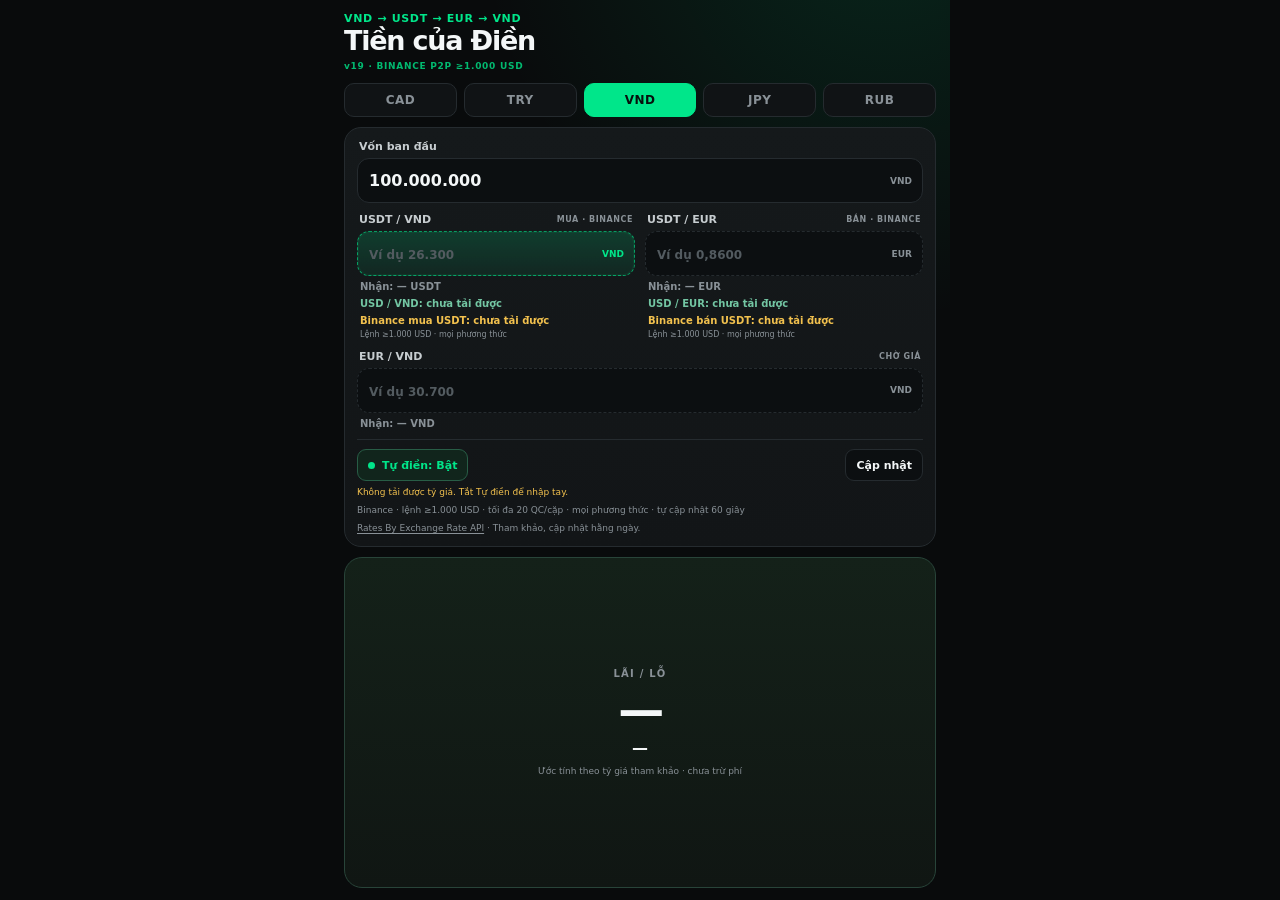
==== commit 1a6e7ffb: "Add files via upload" ====
--- a/offline-calculator.html
+++ b/offline-calculator.html
@@ -9,7 +9,7 @@
   <meta name="theme-color" content="#090b0c">
   <meta name="color-scheme" content="dark">
   <title>Tiền của Điền</title>
-  <link rel="manifest" href="./manifest.webmanifest?v=18">
+  <link rel="manifest" href="./manifest.webmanifest?v=19">
   <link rel="icon" href="./icon.svg" type="image/svg+xml">
 <style>
 :root{--bg:#090b0c;--panel:#121517;--field:#0c0f11;--line:#252b2f;--text:#f4f7f8;--muted:#899197;--accent:#00e68a;--bad:#ff6670;--warn:#f2c14e}
@@ -31,9 +31,12 @@
 .result-note{margin:8px 0 0;font-size:9px;line-height:1.4;color:var(--muted);font-weight:500;letter-spacing:0}
 .usd-reference{display:block;margin:4px 3px 0;font-size:10px;line-height:1.35;font-style:normal;font-weight:650;color:#73c6a3;overflow-wrap:anywhere}
 .usd-reference.stale{color:var(--warn)}
+.p2p-reference{display:block;margin:4px 3px 0;font-size:10px;line-height:1.35;font-style:normal;font-weight:750;color:#e9d493;overflow-wrap:anywhere}
+.p2p-reference.stale{color:var(--warn)}
+.p2p-meta{display:block;margin:2px 3px 0;font-size:8px;line-height:1.3;font-style:normal;color:var(--muted);overflow-wrap:anywhere}
 button:focus-visible{outline:2px solid var(--accent);outline-offset:3px}
 @media(max-width:390px){.tabs{gap:5px}.fx-toggle,.fx-refresh{font-size:10px;padding:5px 8px}}
-@media(max-height:690px){.fx-tools{padding-top:6px}.fx-tools p{font-size:8px;margin-top:3px}.fx-toggle,.fx-refresh{min-height:28px;font-size:10px}.rub-note{font-size:9px}.result-note{font-size:8px;margin-top:5px}.usd-reference{font-size:9px;margin-top:3px}}
+@media(max-height:690px){.fx-tools{padding-top:6px}.fx-tools p{font-size:8px;margin-top:3px}.fx-toggle,.fx-refresh{min-height:28px;font-size:10px}.rub-note{font-size:9px}.result-note{font-size:8px;margin-top:5px}.usd-reference{font-size:9px;margin-top:3px}.p2p-reference{font-size:9px;margin-top:3px}.p2p-meta{font-size:8px}}
 
 </style>
 </head>
@@ -42,7 +45,7 @@
     <header>
       <div>
         <div class="route" id="routeText">VND → USDT → EUR → VND</div>
-        <h1>Tiền của Điền</h1><span class="version">v18 · TỶ GIÁ USD THAM KHẢO</span>
+        <h1>Tiền của Điền</h1><span class="version">v19 · BINANCE P2P ≥1.000 USD</span>
       </div>
       <button id="installBtn" class="install hidden">Cài app</button>
     </header>
@@ -66,6 +69,8 @@
         <div class="field"><input id="rate1" inputmode="decimal" placeholder="Ví dụ 26.300"><b id="rate1Unit">VND</b></div>
         <em class="received" id="received1">Nhận: — USDT</em>
         <em class="usd-reference hidden" id="usdReference1" aria-live="polite"></em>
+        <em class="p2p-reference hidden" id="p2pReference1" aria-live="polite"></em>
+        <em class="p2p-meta hidden" id="p2pMeta1"></em>
       </label>
 
       <label>
@@ -73,6 +78,8 @@
         <div class="field"><input id="rate2" inputmode="decimal" placeholder="Ví dụ 0,8600"><b id="rate2Unit">EUR</b></div>
         <em class="received" id="received2">Nhận: — EUR</em>
         <em class="usd-reference hidden" id="usdReference2" aria-live="polite"></em>
+        <em class="p2p-reference hidden" id="p2pReference2" aria-live="polite"></em>
+        <em class="p2p-meta hidden" id="p2pMeta2"></em>
       </label>
 
       <label class="wide">
@@ -80,15 +87,18 @@
         <div class="field"><input id="rate3" inputmode="decimal" placeholder="Ví dụ 30.700"><b id="rate3Unit">VND</b></div>
         <em class="received" id="received3">Nhận: — VND</em>
         <em class="usd-reference hidden" id="usdReference3" aria-live="polite"></em>
+        <em class="p2p-reference hidden" id="p2pReference3" aria-live="polite"></em>
+        <em class="p2p-meta hidden" id="p2pMeta3"></em>
       </label>
 
       <p id="rubNote" class="rub-note hidden">Bước USD/RUB quy ước 1 USDT = 1 USD. Giá mua USDT thực tế có thể khác.</p>
       <div class="fx-tools">
         <div class="fx-controls">
-          <button type="button" id="fxAuto" class="fx-toggle enabled" role="switch" aria-checked="true" aria-label="Tự động điền các ô tỷ giá pháp định"><i class="fx-dot" aria-hidden="true"></i><span id="fxAutoText">Tự điền: Bật</span></button>
+          <button type="button" id="fxAuto" class="fx-toggle enabled" role="switch" aria-checked="true" aria-label="Tự động điền tỷ giá pháp định và giá P2P Binance"><i class="fx-dot" aria-hidden="true"></i><span id="fxAutoText">Tự điền: Bật</span></button>
           <button type="button" id="fxRefresh" class="fx-refresh">Cập nhật</button>
         </div>
         <p id="fxStatus" role="status" aria-live="polite">Đang lấy tỷ giá pháp định…</p>
+        <p id="p2pStatus" role="status" aria-live="polite">Binance · lệnh ≥1.000 USD · đang tải…</p>
         <p><a href="https://www.exchangerate-api.com" target="_blank" rel="noopener noreferrer">Rates By Exchange Rate API</a> · Tham khảo, cập nhật hằng ngày.</p>
       </div>
     </section>
@@ -121,8 +131,8 @@
 }
 
 // A/B always means the amount of B for ONE unit of A.
-// Only explicit fiat pairs have an fx property. USDT is never fetched or
-// inferred from the provider's USD rate, except the disclosed RUB convention.
+// Explicit fiat pairs use fx; USDT quotes come separately from Binance ads.
+// The legacy RUB USD/USDT convention remains disclosed on screen.
 const PAGES = {
   cad: {
     route: 'CAD → EUR → USDT → CAD', capital: 'CAD', highlight: 0,
@@ -216,7 +226,7 @@
   remember(key('capital'), $('capital').value);
   PAGES[page].rates.forEach((rate, index) => {
     // Keep the last manually entered fiat quote separate from the live cache.
-    if (!fxEnabled || !rate.fx) remember(key(`rate${index + 1}`), $(`rate${index + 1}`).value);
+    if (!fxEnabled || (!rate.fx && !isUsdtRate(rate))) remember(key(`rate${index + 1}`), $(`rate${index + 1}`).value);
   });
 }
 
@@ -252,6 +262,117 @@
   } catch (_) { return null; }
 }
 let fxSnapshot = readFxCache();
+const P2P_MIN_USD = 1000;
+const P2P_REFRESH_MS = 60000;
+const P2P_MAX_AGE_MS = 120000;
+const p2pEntries = new Map();
+const p2pPending = new Map();
+const p2pErrors = new Map();
+const p2pAttempts = new Map();
+function isUsdtRate(rate) { return /^USDT\s*\/\s*[A-Z]{3}$/.test(rate.label); }
+function p2pSide(rate) { return rate.receive === 'USDT' ? 'BUY' : 'SELL'; }
+function p2pKey(rate) { return `${rate.unit}_${p2pSide(rate)}`; }
+function normalizeBinance(payload, fiat) {
+  if (!payload || payload.success !== true || payload.code !== '000000' || !Array.isArray(payload.data?.items)) throw new Error('INVALID_BINANCE');
+  const ads = [];
+  for (const item of payload.data.items.slice(0, 20)) {
+    if (item.fiat !== fiat || item.asset !== 'USDT') continue;
+    const price = Number(item.price), minQty = Number(item.minTransAmount);
+    const maxQty = Number(item.maxTransAmount), inventory = Number(item.tradableAmount);
+    if (![item.price, item.minTransAmount, item.maxTransAmount, item.tradableAmount].every(value => value !== null && value !== undefined && value !== '')) continue;
+    if (![price, minQty, maxQty, inventory].every(Number.isFinite) || price <= 0 || minQty < 0 || maxQty <= 0 || inventory <= 0 || maxQty < minQty) continue;
+    const capacity = Math.min(maxQty, inventory);
+    if (capacity < minQty) continue;
+    ads.push({price, minQty, maxQty: capacity, adNo: String(item.adNo ?? ''),
+      merchant: String(item.advertiser?.nickName ?? ''),
+      completion: Number(item.advertiser?.monthFinishRate) || 0,
+      methods: Array.isArray(item.tradeMethods) ? item.tradeMethods.map(String) : []});
+  }
+  return {ads, sampled: Math.min(20, payload.data.items.length)};
+}
+function readP2pEntry(rate) {
+  const name = p2pKey(rate);
+  if (p2pEntries.has(name)) return p2pEntries.get(name);
+  try {
+    const entry = JSON.parse(stored(`tiendien_binance_v19_${name}`) || 'null');
+    if (entry && entry.fiat === rate.unit && entry.side === p2pSide(rate) && Number.isFinite(entry.fetchedAt) && entry.fetchedAt > 0 && entry.fetchedAt <= Date.now() + 5000 && Array.isArray(entry.ads) && Number.isFinite(entry.sampled)) {
+      const valid = entry.ads.every(ad => [ad.price, ad.minQty, ad.maxQty].every(Number.isFinite) && ad.price > 0 && ad.minQty >= 0 && ad.maxQty >= ad.minQty && Array.isArray(ad.methods));
+      if (valid) { p2pEntries.set(name, entry); return entry; }
+    }
+  } catch (_) {}
+  return null;
+}
+function selectP2p(rate, amountBefore) {
+  const entry = readP2pEntry(rate);
+  const result = {entry, range: [], exact: [], best: null, reason: 'loading', stale: false};
+  if (!entry) { result.reason = p2pErrors.has(p2pKey(rate)) ? 'error' : 'loading'; return result; }
+  result.stale = Date.now() - entry.fetchedAt > P2P_MAX_AGE_MS;
+  if (!fxSnapshot) { result.reason = 'fx'; return result; }
+  const fiatPerUsd = fxSnapshot.payload.rates[rate.unit];
+  const side = p2pSide(rate);
+  // The public Agent API expresses min/max/inventory in USDT, not fiat.
+  // Verify the 1,000 USD threshold using the fiat value at each ad's price.
+  const large = entry.ads.filter(ad => ad.maxQty * ad.price / fiatPerUsd >= P2P_MIN_USD && Math.max(ad.minQty, P2P_MIN_USD * fiatPerUsd / ad.price) <= ad.maxQty);
+  const exact = amountBefore > 0 ? large.filter(ad => {
+    const quantity = side === 'BUY' ? amountBefore / ad.price : amountBefore;
+    return quantity >= ad.minQty && quantity <= ad.maxQty && quantity * ad.price / fiatPerUsd + 1e-8 >= P2P_MIN_USD;
+  }) : [];
+  result.exact = exact;
+  result.range = exact.length ? exact : large;
+  result.range = [...result.range].sort((a, b) => a.price - b.price);
+  result.reason = !large.length ? 'empty' : !amountBefore ? 'previous' : !exact.length ? 'capital' : result.stale ? 'stale' : 'ok';
+  if (exact.length && !result.stale) result.best = [...exact].sort((a, b) => side === 'BUY' ? a.price - b.price : b.price - a.price)[0];
+  return result;
+}
+function renderP2pRow(rate, index, result) {
+  const line = $(`p2pReference${index + 1}`), meta = $(`p2pMeta${index + 1}`);
+  const active = isUsdtRate(rate);
+  line.classList.toggle('hidden', !active); meta.classList.toggle('hidden', !active);
+  if (!active) { line.textContent = ''; meta.textContent = ''; return; }
+  const action = p2pSide(rate) === 'BUY' ? 'mua USDT' : 'bán USDT';
+  const messages = {loading: 'đang tải…', error: 'chưa tải được', fx: 'cần tỷ giá USD', empty: 'chưa có giá ≥1.000 USD', previous: 'chờ bước trước', capital: 'chưa khớp vốn', stale: 'giá cũ'};
+  if (result.range.length) {
+    const low = result.range[0].price, high = result.range[result.range.length - 1].price;
+    line.textContent = `Binance ${action}: ${fmt4.format(low)}${high === low ? '' : `–${fmt4.format(high)}`}`;
+    const time = new Intl.DateTimeFormat('vi-VN', {hour: '2-digit', minute: '2-digit', second: '2-digit', timeZone: 'Asia/Ho_Chi_Minh'}).format(new Date(result.entry.fetchedAt));
+    const note = result.reason !== 'ok' ? ` · ${messages[result.reason]}` : '';
+    meta.textContent = `${result.range.length}/${result.entry.sampled} QC · ≥1.000 USD · ${time}${note}${p2pErrors.has(p2pKey(rate)) ? ' · lỗi tải lại' : ''}`;
+  } else {
+    line.textContent = `Binance ${action}: ${messages[result.reason] || 'chưa có giá'}`;
+    meta.textContent = 'Lệnh ≥1.000 USD · mọi phương thức';
+  }
+  line.classList.toggle('stale', result.stale || p2pErrors.has(p2pKey(rate)));
+  const selected = result.best;
+  line.setAttribute('title', selected ? `Giá ${selected.price} ${rate.unit}/USDT; ${selected.merchant}; hoàn tất ${fmt2.format(selected.completion * 100)}%; hạn mức khả dụng ${fmt4.format(selected.minQty)}–${fmt4.format(selected.maxQty)} USDT; thanh toán: ${selected.methods.join(', ')}. Mẫu tối đa 20 quảng cáo, cần kiểm tra điều kiện trên Binance.` : 'Khoảng giá từ mẫu tối đa 20 quảng cáo. Khi chưa khớp vốn hoặc dữ liệu quá 2 phút, không tự điền giá.');
+}
+async function refreshBinance({force = false} = {}) {
+  const rates = PAGES[page].rates.filter(isUsdtRate);
+  const tasks = rates.map(rate => {
+    const name = p2pKey(rate), entry = readP2pEntry(rate);
+    if (p2pPending.has(name)) return p2pPending.get(name);
+    if (!force && entry && Date.now() - entry.fetchedAt < P2P_REFRESH_MS) return Promise.resolve();
+    if (Date.now() - (p2pAttempts.get(name) || 0) < (force ? 10000 : P2P_REFRESH_MS)) return Promise.resolve();
+    p2pAttempts.set(name, Date.now());
+    const query = new URLSearchParams({fiat: rate.unit, asset: 'USDT', tradeType: p2pSide(rate), limit: '20'});
+    const request = (async () => {
+      const controller = new AbortController();
+      const timeout = setTimeout(() => controller.abort(), 12000);
+      try {
+        const response = await fetch(`https://www.binance.com/bapi/c2c/v1/public/c2c/agent/ad-list?${query}`, {credentials: 'omit', cache: 'no-store', signal: controller.signal});
+        if (!response.ok) throw new Error('BINANCE_HTTP');
+        const normalized = normalizeBinance(await response.json(), rate.unit);
+        const updated = {...normalized, fiat: rate.unit, side: p2pSide(rate), fetchedAt: Date.now()};
+        p2pEntries.set(name, updated); p2pErrors.delete(name);
+        remember(`tiendien_binance_v19_${name}`, JSON.stringify(updated));
+      } catch (_) { p2pErrors.set(name, true); }
+      finally { clearTimeout(timeout); }
+    })();
+    p2pPending.set(name, request);
+    return request.finally(() => { p2pPending.delete(name); calculate(); renderFxStatus(); });
+  });
+  renderFxStatus();
+  await Promise.allSettled(tasks);
+}
 function fxIsDue() {
   return !fxSnapshot || Date.now() >= fxSnapshot.payload.time_next_update_unix * 1000 + 60000;
 }
@@ -301,30 +422,31 @@
   $('fxAuto').setAttribute('aria-checked', String(fxEnabled));
   $('fxAuto').classList.toggle('enabled', fxEnabled);
   $('fxAutoText').textContent = `Tự điền: ${fxEnabled ? 'Bật' : 'Tắt'}`;
-  $('fxRefresh').disabled = fxBusy;
-  $('fxRefresh').textContent = fxBusy ? 'Đang tải…' : 'Cập nhật';
+  $('fxRefresh').disabled = fxBusy || p2pPending.size > 0;
+  $('fxRefresh').textContent = fxBusy || p2pPending.size > 0 ? 'Đang tải…' : 'Cập nhật';
   $('fxStatus').classList.toggle('fx-warning', Boolean(fxError) || (fxIsDue() && Boolean(fxSnapshot)));
   const manualPrefix = fxEnabled ? '' : 'Ô giá nhập tay. ';
   if (fxSnapshot) {
     const date = new Intl.DateTimeFormat('vi-VN', {dateStyle: 'short', timeStyle: 'short', timeZone: 'Asia/Ho_Chi_Minh'}).format(new Date(fxSnapshot.payload.time_last_update_unix * 1000));
     const prefix = fxError ? `${fxError} · đang dùng giá lưu lúc ` : fxIsDue() ? 'Giá cũ từ ' : 'Tỷ giá lúc ';
-    $('fxStatus').textContent = `${manualPrefix}${prefix}${date} (giờ VN). USDT nhập tay.`;
+    $('fxStatus').textContent = `${manualPrefix}${prefix}${date} (giờ VN).`;
   } else if (fxError) {
     $('fxStatus').textContent = `${manualPrefix}${fxError}. ${fxEnabled ? 'Tắt Tự điền để nhập tay.' : 'USD tham khảo chưa có dữ liệu.'}`;
   } else {
-    $('fxStatus').textContent = manualPrefix + (fxBusy ? 'Đang lấy tỷ giá pháp định… USDT nhập tay.' : 'Chưa có tỷ giá tự động. USDT nhập tay.');
+    $('fxStatus').textContent = manualPrefix + (fxBusy ? 'Đang lấy tỷ giá pháp định…' : 'Chưa có tỷ giá tự động.');
   }
   PAGES[page].rates.forEach((rate, index) => {
     const input = $(`rate${index + 1}`);
-    const automatic = Boolean(rate.fx && fxEnabled);
+    const automatic = Boolean((rate.fx || isUsdtRate(rate)) && fxEnabled);
     input.readOnly = automatic;
     input.setAttribute('aria-readonly', String(automatic));
-    const tag = rate.fx ? (automatic ? (fxSnapshot ? 'TỰ ĐỘNG' : input.value ? 'ĐÃ LƯU' : 'CHỜ GIÁ') : 'NHẬP TAY') : rate.tag;
+    const tag = isUsdtRate(rate) ? `${p2pSide(rate) === 'BUY' ? 'MUA' : 'BÁN'} · ${fxEnabled ? 'BINANCE' : 'NHẬP TAY'}` : rate.fx ? (automatic ? (fxSnapshot ? 'TỰ ĐỘNG' : input.value ? 'ĐÃ LƯU' : 'CHỜ GIÁ') : 'NHẬP TAY') : rate.tag;
     $(`rate${index + 1}Label`).innerHTML = `${rate.label}${tag ? ` <small>${tag}</small>` : ''}`;
     input.closest('.field').classList.toggle('auto-rate', automatic);
   });
   $('resultNote').textContent = fxEnabled ? 'Ước tính theo tỷ giá tham khảo · chưa trừ phí' : 'Ước tính · chưa trừ phí giao dịch';
   renderUsdReferences();
+  $('p2pStatus').textContent = 'Binance · lệnh ≥1.000 USD · tối đa 20 QC/cặp · mọi phương thức · tự cập nhật 60 giây';
 }
 
 async function refreshFx({force = false} = {}) {
@@ -351,7 +473,8 @@
       remember(FX_CACHE_KEY, JSON.stringify(fxSnapshot));
       fxError = '';
       // The user may have switched tabs or disabled auto while fetch awaited.
-      if (fxEnabled) { applyFxToPage(); calculate(); }
+      if (fxEnabled) applyFxToPage();
+      calculate();
     } catch (error) {
       fxError = error.message === 'RATE_LIMIT' ? 'Nguồn đang giới hạn truy cập' : 'Không tải được tỷ giá';
     } finally {
@@ -400,6 +523,13 @@
   const capital = capitalNum($('capital').value);
   let amount = capital;
   config.rates.forEach((rate, index) => {
+    if (isUsdtRate(rate)) {
+      const selected = selectP2p(rate, amount);
+      if (fxEnabled) {
+        $(`rate${index + 1}`).value = selected.best ? fmtRate.format(selected.best.price) : '';
+      }
+      renderP2pRow(rate, index, selected);
+    } else renderP2pRow(rate, index, null);
     const quote = rateNum($(`rate${index + 1}`).value, Boolean(rate.vndThousands));
     amount = amount > 0 && quote > 0 ? (rate.op === 'divide' ? amount / quote : amount * quote) : 0;
     if (!Number.isFinite(amount)) amount = 0;
@@ -426,7 +556,7 @@
 $('capital').addEventListener('input', () => { formatCapital(); calculate(); });
 ['rate1', 'rate2', 'rate3'].forEach(id => $(id).addEventListener('input', calculate));
 document.querySelectorAll('.tab').forEach(button => button.addEventListener('click', () => {
-  save(); page = button.dataset.page; renderPage(); refreshFx();
+  save(); page = button.dataset.page; renderPage(); refreshFx(); refreshBinance();
 }));
 $('fxAuto').addEventListener('click', () => {
   save();
@@ -435,7 +565,7 @@
   if (fxEnabled) applyFxToPage();
   else {
     PAGES[page].rates.forEach((rate, index) => {
-      if (!rate.fx) return;
+      if (!rate.fx && !isUsdtRate(rate)) return;
       const manual = stored(key(`rate${index + 1}`));
       if (manual !== null) $(`rate${index + 1}`).value = manual;
       delete $(`rate${index + 1}`).dataset.fxSource;
@@ -444,10 +574,10 @@
   renderFxStatus(); calculate();
   if (fxEnabled) refreshFx();
 });
-$('fxRefresh').addEventListener('click', () => refreshFx({force: true}));
-window.addEventListener('online', () => refreshFx());
-document.addEventListener('visibilitychange', () => { if (!document.hidden) refreshFx(); });
-setInterval(() => { if (!document.hidden) refreshFx(); }, 60000);
+$('fxRefresh').addEventListener('click', () => { refreshFx({force: true}); refreshBinance({force: true}); });
+window.addEventListener('online', () => { refreshFx(); refreshBinance(); });
+document.addEventListener('visibilitychange', () => { if (!document.hidden) { refreshFx(); refreshBinance(); } });
+setInterval(() => { if (!document.hidden) { refreshFx(); refreshBinance(); calculate(); } }, 60000);
 
 let deferredPrompt = null;
 window.addEventListener('beforeinstallprompt', event => {
@@ -474,6 +604,7 @@
 })();
 renderPage();
 refreshFx();
+refreshBinance();
 
 </script>
 </body>
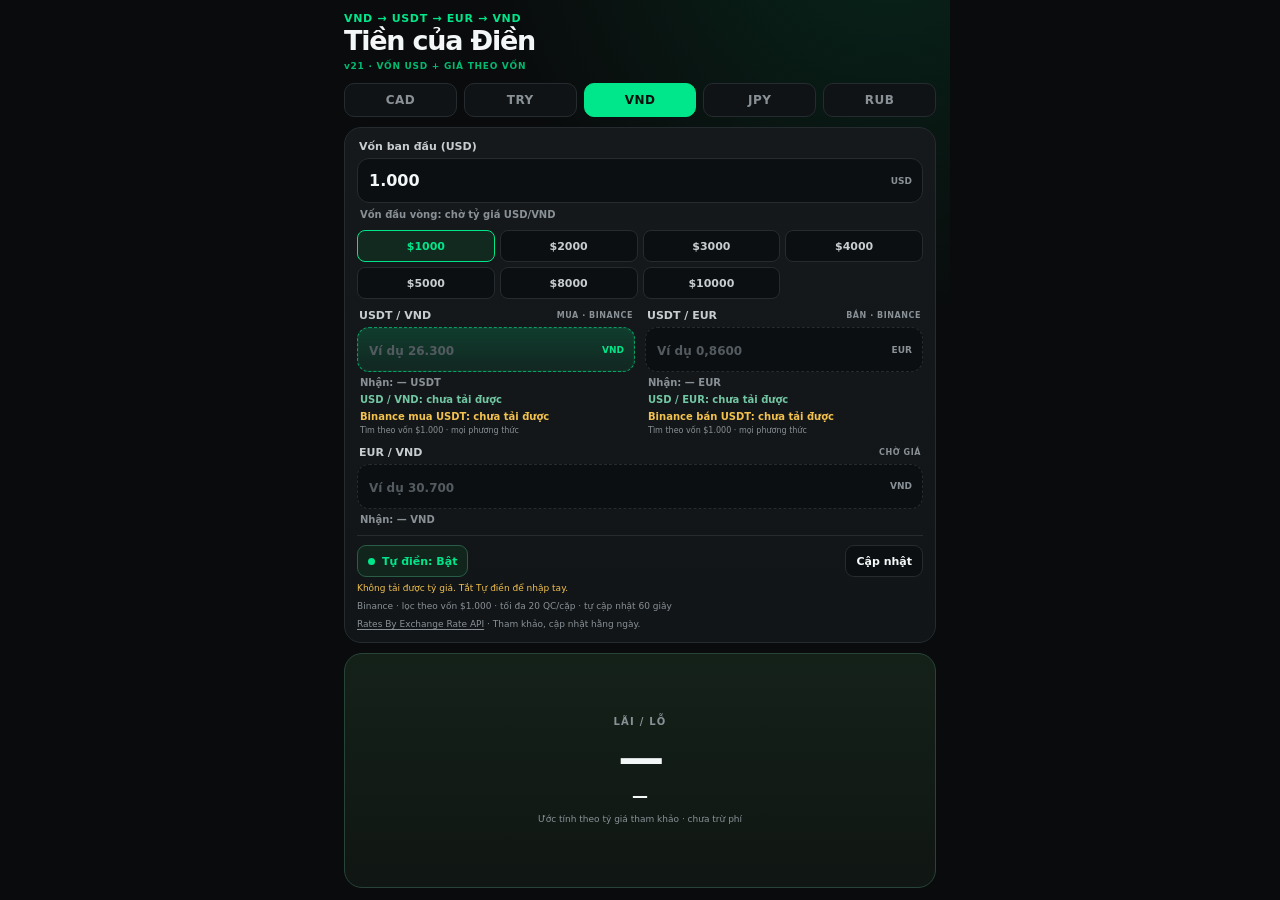
==== commit 2cfb03f9: "Add files via upload" ====
--- a/offline-calculator.html
+++ b/offline-calculator.html
@@ -9,7 +9,7 @@
   <meta name="theme-color" content="#090b0c">
   <meta name="color-scheme" content="dark">
   <title>Tiền của Điền</title>
-  <link rel="manifest" href="./manifest.webmanifest?v=19">
+  <link rel="manifest" href="./manifest.webmanifest?v=21">
   <link rel="icon" href="./icon.svg" type="image/svg+xml">
 <style>
 :root{--bg:#090b0c;--panel:#121517;--field:#0c0f11;--line:#252b2f;--text:#f4f7f8;--muted:#899197;--accent:#00e68a;--bad:#ff6670;--warn:#f2c14e}
@@ -29,6 +29,13 @@
 .field.auto-rate{border-style:dashed}.field.auto-rate input{cursor:default}
 .rub-note{grid-column:1/-1;margin:0 2px;color:var(--warn);font-size:10px;line-height:1.35}
 .result-note{margin:8px 0 0;font-size:9px;line-height:1.4;color:var(--muted);font-weight:500;letter-spacing:0}
+.result-note.benchmark-note{color:var(--warn);font-size:10px;font-weight:650;max-width:340px}
+.capital-panel{grid-column:1/-1;min-width:0}
+.capital-title{display:block;margin:0 2px 5px;color:#c7cdd0;font-size:11px;font-weight:780}
+.capital-converted{display:block;margin:5px 3px 0;font-size:10px;font-style:normal;font-weight:650;line-height:1.4;color:var(--muted)}
+.capital-presets{display:grid;grid-template-columns:repeat(4,minmax(0,1fr));gap:5px;margin-top:8px}
+.capital-preset{min-height:32px;padding:5px 2px;border:1px solid var(--line);border-radius:8px;background:var(--field);color:#c7cdd0;font-size:11px;font-weight:800;cursor:pointer}
+.capital-preset.active{border-color:var(--accent);color:var(--accent);background:#11291e}
 .usd-reference{display:block;margin:4px 3px 0;font-size:10px;line-height:1.35;font-style:normal;font-weight:650;color:#73c6a3;overflow-wrap:anywhere}
 .usd-reference.stale{color:var(--warn)}
 .p2p-reference{display:block;margin:4px 3px 0;font-size:10px;line-height:1.35;font-style:normal;font-weight:750;color:#e9d493;overflow-wrap:anywhere}
@@ -45,7 +52,7 @@
     <header>
       <div>
         <div class="route" id="routeText">VND → USDT → EUR → VND</div>
-        <h1>Tiền của Điền</h1><span class="version">v19 · BINANCE P2P ≥1.000 USD</span>
+        <h1>Tiền của Điền</h1><span class="version">v21 · VỐN USD + GIÁ THEO VỐN</span>
       </div>
       <button id="installBtn" class="install hidden">Cài app</button>
     </header>
@@ -59,10 +66,20 @@
     </nav>
 
     <section class="panel inputs">
-      <label class="wide">
-        <span>Vốn ban đầu</span>
-        <div class="field"><input aria-label="Vốn ban đầu" id="capital" inputmode="numeric" value="100.000.000"><b id="capitalUnit">VND</b></div>
-      </label>
+      <div class="capital-panel wide">
+        <label for="capital" class="capital-title">Vốn ban đầu (USD)</label>
+        <div class="field"><input aria-label="Vốn ban đầu bằng USD" id="capital" inputmode="decimal" value="1.000" placeholder="Ví dụ 1.500,50"><b id="capitalUnit">USD</b></div>
+        <em id="capitalConverted" class="capital-converted">Vốn đầu vòng: đang lấy tỷ giá…</em>
+        <div class="capital-presets" role="group" aria-label="Chọn nhanh vốn USD">
+          <button type="button" class="capital-preset" data-usd="1000" aria-pressed="false">$1000</button>
+          <button type="button" class="capital-preset" data-usd="2000" aria-pressed="false">$2000</button>
+          <button type="button" class="capital-preset" data-usd="3000" aria-pressed="false">$3000</button>
+          <button type="button" class="capital-preset" data-usd="4000" aria-pressed="false">$4000</button>
+          <button type="button" class="capital-preset" data-usd="5000" aria-pressed="false">$5000</button>
+          <button type="button" class="capital-preset" data-usd="8000" aria-pressed="false">$8000</button>
+          <button type="button" class="capital-preset" data-usd="10000" aria-pressed="false">$10000</button>
+        </div>
+      </div>
 
       <label>
         <span id="rate1Label">USDT / VND <small>P2P</small></span>
@@ -98,13 +115,13 @@
           <button type="button" id="fxRefresh" class="fx-refresh">Cập nhật</button>
         </div>
         <p id="fxStatus" role="status" aria-live="polite">Đang lấy tỷ giá pháp định…</p>
-        <p id="p2pStatus" role="status" aria-live="polite">Binance · lệnh ≥1.000 USD · đang tải…</p>
+        <p id="p2pStatus" role="status" aria-live="polite">Binance · tìm theo vốn USD · đang tải…</p>
         <p><a href="https://www.exchangerate-api.com" target="_blank" rel="noopener noreferrer">Rates By Exchange Rate API</a> · Tham khảo, cập nhật hằng ngày.</p>
       </div>
     </section>
 
     <section class="result-card">
-      <span>LÃI / LỖ</span>
+      <span id="profitLabel">LÃI / LỖ</span>
       <strong id="profit">—</strong>
       <b id="roi">—</b>
       <p id="resultNote" class="result-note">Ước tính · chưa trừ phí giao dịch</p>
@@ -194,11 +211,29 @@
 }
 let page = stored('tiendien_page');
 if (page === 'eur' || !PAGES[page]) page = 'vnd';
+const USD_CAPITAL_KEY = 'tiendien_capital_usd_v21';
 
 function capitalNum(value) {
-  const number = Number(String(value ?? '').replace(/\D/g, ''));
-  return Number.isFinite(number) ? number : 0;
-}
+  let text = String(value ?? '').trim().replace(/USD|\$|\s/gi, '');
+  if (!/^[0-9.,]+$/.test(text)) return 0;
+  if (text.includes(',') && text.includes('.')) {
+    if (text.lastIndexOf(',') > text.lastIndexOf('.')) {
+      if (!/^\d{1,3}(?:\.\d{3})*,\d{0,2}$/.test(text) && !/^\d+,\d{0,2}$/.test(text)) return 0;
+      text = text.replace(/\./g, '').replace(',', '.');
+    } else {
+      if (!/^\d{1,3}(?:,\d{3})*\.\d{0,2}$/.test(text) && !/^\d+\.\d{0,2}$/.test(text)) return 0;
+      text = text.replace(/,/g, '');
+    }
+  } else if (/^\d{1,3}(?:[.,]\d{3})+$/.test(text)) {
+    text = text.replace(/[.,]/g, '');
+  } else {
+    if (!/^\d+(?:[.,]\d{0,2})?$/.test(text)) return 0;
+    text = text.replace(',', '.');
+  }
+  const number = Number(text);
+  return Number.isFinite(number) && number >= 0 ? Math.round(number * 100) / 100 : 0;
+}
+function capitalUsd() { return capitalNum($('capital').value); }
 function rateNum(value, thousands = false) {
   let text = String(value ?? '').trim().replace(/\s/g, '');
   if (!text) return 0;
@@ -208,8 +243,7 @@
   return Number.isFinite(number) ? number : 0;
 }
 function formatCapital() {
-  const digits = $('capital').value.replace(/\D/g, '');
-  $('capital').value = digits ? fmt0.format(capitalNum(digits)) : '';
+  if ($('capital').value.trim()) $('capital').value = fmt2.format(capitalUsd());
 }
 function money(value, unit) { return `${value >= 0 ? '+' : '−'}${(unit === 'CAD' ? fmt2 : fmt0).format(Math.abs(value))} ${unit}`; }
 function pct(value) { return `${value >= 0 ? '+' : ''}${fmt2.format(value)}%`; }
@@ -223,7 +257,9 @@
 }
 function key(name) { return `tiendien_${page === 'cad' ? 'cad_eur_usdt' : page}_${name}`; }
 function save() {
-  remember(key('capital'), $('capital').value);
+  // One USD amount is shared across routes. Legacy per-route capital remains
+  // untouched: old VND/CAD/TRY values must never be reinterpreted as dollars.
+  remember(USD_CAPITAL_KEY, $('capital').value);
   PAGES[page].rates.forEach((rate, index) => {
     // Keep the last manually entered fiat quote separate from the live cache.
     if (!fxEnabled || (!rate.fx && !isUsdtRate(rate))) remember(key(`rate${index + 1}`), $(`rate${index + 1}`).value);
@@ -262,7 +298,6 @@
   } catch (_) { return null; }
 }
 let fxSnapshot = readFxCache();
-const P2P_MIN_USD = 1000;
 const P2P_REFRESH_MS = 60000;
 const P2P_MAX_AGE_MS = 120000;
 const p2pEntries = new Map();
@@ -304,24 +339,33 @@
 }
 function selectP2p(rate, amountBefore) {
   const entry = readP2pEntry(rate);
-  const result = {entry, range: [], exact: [], best: null, reason: 'loading', stale: false};
+  const result = {entry, range: [], exact: [], best: null, benchmark: false, reason: 'loading', stale: false};
   if (!entry) { result.reason = p2pErrors.has(p2pKey(rate)) ? 'error' : 'loading'; return result; }
   result.stale = Date.now() - entry.fetchedAt > P2P_MAX_AGE_MS;
   if (!fxSnapshot) { result.reason = 'fx'; return result; }
+  const targetUsd = capitalUsd();
+  if (!(targetUsd > 0)) { result.reason = 'amount'; return result; }
   const fiatPerUsd = fxSnapshot.payload.rates[rate.unit];
   const side = p2pSide(rate);
   // The public Agent API expresses min/max/inventory in USDT, not fiat.
-  // Verify the 1,000 USD threshold using the fiat value at each ad's price.
-  const large = entry.ads.filter(ad => ad.maxQty * ad.price / fiatPerUsd >= P2P_MIN_USD && Math.max(ad.minQty, P2P_MIN_USD * fiatPerUsd / ad.price) <= ad.maxQty);
-  const exact = amountBefore > 0 ? large.filter(ad => {
+  // Every candidate must actually accommodate the selected USD amount.
+  // Never reuse the old fixed $1,000 benchmark for a larger capital input.
+  const candidates = entry.ads.filter(ad => {
+    const targetQuantity = targetUsd * fiatPerUsd / ad.price;
+    return targetQuantity + 1e-8 >= ad.minQty && targetQuantity <= ad.maxQty + 1e-8;
+  });
+  const exact = amountBefore > 0 ? candidates.filter(ad => {
     const quantity = side === 'BUY' ? amountBefore / ad.price : amountBefore;
-    return quantity >= ad.minQty && quantity <= ad.maxQty && quantity * ad.price / fiatPerUsd + 1e-8 >= P2P_MIN_USD;
+    return quantity + 1e-8 >= ad.minQty && quantity <= ad.maxQty + 1e-8;
   }) : [];
   result.exact = exact;
-  result.range = exact.length ? exact : large;
+  result.range = exact.length ? exact : candidates;
   result.range = [...result.range].sort((a, b) => a.price - b.price);
-  result.reason = !large.length ? 'empty' : !amountBefore ? 'previous' : !exact.length ? 'capital' : result.stale ? 'stale' : 'ok';
-  if (exact.length && !result.stale) result.best = [...exact].sort((a, b) => side === 'BUY' ? a.price - b.price : b.price - a.price)[0];
+  result.reason = !candidates.length ? 'empty' : !amountBefore ? 'previous' : !exact.length ? 'capital' : result.stale ? 'stale' : 'ok';
+  if (result.range.length && !result.stale) {
+    result.best = side === 'BUY' ? result.range[0] : result.range[result.range.length - 1];
+    result.benchmark = exact.length === 0;
+  }
   return result;
 }
 function renderP2pRow(rate, index, result) {
@@ -330,20 +374,21 @@
   line.classList.toggle('hidden', !active); meta.classList.toggle('hidden', !active);
   if (!active) { line.textContent = ''; meta.textContent = ''; return; }
   const action = p2pSide(rate) === 'BUY' ? 'mua USDT' : 'bán USDT';
-  const messages = {loading: 'đang tải…', error: 'chưa tải được', fx: 'cần tỷ giá USD', empty: 'chưa có giá ≥1.000 USD', previous: 'chờ bước trước', capital: 'chưa khớp vốn', stale: 'giá cũ'};
+  const usdText = `$${fmt2.format(capitalUsd())}`;
+  const messages = {loading: 'đang tải…', error: 'chưa tải được', fx: 'cần tỷ giá USD', amount: 'nhập vốn USD', empty: `chưa có quảng cáo khớp ${usdText}`, previous: 'chờ số tiền bước trước', capital: 'lượng tiền bước này khác vốn gốc', stale: 'giá cũ'};
   if (result.range.length) {
     const low = result.range[0].price, high = result.range[result.range.length - 1].price;
     line.textContent = `Binance ${action}: ${fmt4.format(low)}${high === low ? '' : `–${fmt4.format(high)}`}`;
     const time = new Intl.DateTimeFormat('vi-VN', {hour: '2-digit', minute: '2-digit', second: '2-digit', timeZone: 'Asia/Ho_Chi_Minh'}).format(new Date(result.entry.fetchedAt));
-    const note = result.reason !== 'ok' ? ` · ${messages[result.reason]}` : '';
-    meta.textContent = `${result.range.length}/${result.entry.sampled} QC · ≥1.000 USD · ${time}${note}${p2pErrors.has(p2pKey(rate)) ? ' · lỗi tải lại' : ''}`;
+    const note = result.stale ? ' · giá cũ' : result.reason !== 'ok' ? ` · ${messages[result.reason]}` : '';
+    meta.textContent = `${result.range.length}/${result.entry.sampled} QC · vốn ${usdText} · ${time}${note}${p2pErrors.has(p2pKey(rate)) ? ' · lỗi tải lại' : ''}`;
   } else {
     line.textContent = `Binance ${action}: ${messages[result.reason] || 'chưa có giá'}`;
-    meta.textContent = 'Lệnh ≥1.000 USD · mọi phương thức';
+    meta.textContent = `Tìm theo vốn ${usdText} · mọi phương thức`;
   }
   line.classList.toggle('stale', result.stale || p2pErrors.has(p2pKey(rate)));
   const selected = result.best;
-  line.setAttribute('title', selected ? `Giá ${selected.price} ${rate.unit}/USDT; ${selected.merchant}; hoàn tất ${fmt2.format(selected.completion * 100)}%; hạn mức khả dụng ${fmt4.format(selected.minQty)}–${fmt4.format(selected.maxQty)} USDT; thanh toán: ${selected.methods.join(', ')}. Mẫu tối đa 20 quảng cáo, cần kiểm tra điều kiện trên Binance.` : 'Khoảng giá từ mẫu tối đa 20 quảng cáo. Khi chưa khớp vốn hoặc dữ liệu quá 2 phút, không tự điền giá.');
+  line.setAttribute('title', selected ? `Giá ${selected.price} ${rate.unit}/USDT; ${selected.merchant}; hoàn tất ${fmt2.format(selected.completion * 100)}%; hạn mức khả dụng ${fmt4.format(selected.minQty)}–${fmt4.format(selected.maxQty)} USDT; thanh toán: ${selected.methods.join(', ')}. Quảng cáo đáp ứng vốn gốc ${usdText}. ${result.benchmark ? 'Lượng tiền thực ở bước này đã thay đổi sau quy đổi, cần kiểm tra lại hạn mức khi đặt lệnh. ' : ''}Mẫu tối đa 20 quảng cáo.` : 'Chỉ sử dụng quảng cáo đáp ứng mức USD đã chọn; không lấy giá của mức vốn khác.');
 }
 async function refreshBinance({force = false} = {}) {
   const rates = PAGES[page].rates.filter(isUsdtRate);
@@ -440,13 +485,12 @@
     const automatic = Boolean((rate.fx || isUsdtRate(rate)) && fxEnabled);
     input.readOnly = automatic;
     input.setAttribute('aria-readonly', String(automatic));
-    const tag = isUsdtRate(rate) ? `${p2pSide(rate) === 'BUY' ? 'MUA' : 'BÁN'} · ${fxEnabled ? 'BINANCE' : 'NHẬP TAY'}` : rate.fx ? (automatic ? (fxSnapshot ? 'TỰ ĐỘNG' : input.value ? 'ĐÃ LƯU' : 'CHỜ GIÁ') : 'NHẬP TAY') : rate.tag;
+    const tag = isUsdtRate(rate) ? `${p2pSide(rate) === 'BUY' ? 'MUA' : 'BÁN'} · ${fxEnabled ? input.dataset.p2pEstimate === '1' ? 'ƯỚC TÍNH' : 'BINANCE' : 'NHẬP TAY'}` : rate.fx ? (automatic ? (fxSnapshot ? 'TỰ ĐỘNG' : input.value ? 'ĐÃ LƯU' : 'CHỜ GIÁ') : 'NHẬP TAY') : rate.tag;
     $(`rate${index + 1}Label`).innerHTML = `${rate.label}${tag ? ` <small>${tag}</small>` : ''}`;
     input.closest('.field').classList.toggle('auto-rate', automatic);
   });
-  $('resultNote').textContent = fxEnabled ? 'Ước tính theo tỷ giá tham khảo · chưa trừ phí' : 'Ước tính · chưa trừ phí giao dịch';
   renderUsdReferences();
-  $('p2pStatus').textContent = 'Binance · lệnh ≥1.000 USD · tối đa 20 QC/cặp · mọi phương thức · tự cập nhật 60 giây';
+  $('p2pStatus').textContent = `Binance · lọc theo vốn $${fmt2.format(capitalUsd())} · tối đa 20 QC/cặp · tự cập nhật 60 giây`;
 }
 
 async function refreshFx({force = false} = {}) {
@@ -488,7 +532,7 @@
 }
 
 function restorePage() {
-  $('capital').value = stored(key('capital')) ?? (page === 'cad' ? '10.000' : page === 'try' ? '100.000' : '100.000.000');
+  $('capital').value = stored(USD_CAPITAL_KEY) ?? '1.000';
   ['rate1', 'rate2', 'rate3'].forEach(id => {
     $(id).value = stored(key(id)) ?? '';
     delete $(id).dataset.fxSource;
@@ -498,7 +542,7 @@
 function renderPage() {
   const config = PAGES[page];
   $('routeText').textContent = config.route;
-  $('capitalUnit').textContent = config.capital;
+  $('capitalUnit').textContent = 'USD';
   config.rates.forEach((rate, index) => {
     const input = $(`rate${index + 1}`);
     $(`rate${index + 1}Unit`).textContent = rate.unit;
@@ -520,13 +564,25 @@
 }
 function calculate() {
   const config = PAGES[page];
-  const capital = capitalNum($('capital').value);
+  const usd = capitalUsd();
+  const capital = fxSnapshot && usd > 0 ? usd * fxSnapshot.payload.rates[config.capital] : 0;
+  $('capitalConverted').textContent = capital > 0 ? `Vốn đầu vòng: ${fmt2.format(capital)} ${config.capital}` : usd > 0 ? `Vốn đầu vòng: chờ tỷ giá USD/${config.capital}` : 'Nhập vốn USD hoặc chọn nhanh bên dưới';
+  document.querySelectorAll('.capital-preset').forEach(button => {
+    const selected = Number(button.dataset.usd) === usd;
+    button.classList.toggle('active', selected);
+    button.setAttribute('aria-pressed', String(selected));
+  });
   let amount = capital;
+  let benchmarkUsed = false;
   config.rates.forEach((rate, index) => {
     if (isUsdtRate(rate)) {
       const selected = selectP2p(rate, amount);
       if (fxEnabled) {
         $(`rate${index + 1}`).value = selected.best ? fmtRate.format(selected.best.price) : '';
+        $(`rate${index + 1}`).dataset.p2pEstimate = selected.benchmark ? '1' : '0';
+        if (selected.best && selected.benchmark && amount > 0) benchmarkUsed = true;
+      } else {
+        delete $(`rate${index + 1}`).dataset.p2pEstimate;
       }
       renderP2pRow(rate, index, selected);
     } else renderP2pRow(rate, index, null);
@@ -542,18 +598,33 @@
     const profit = amount - capital;
     const roi = profit / capital * 100;
     if (Number.isFinite(profit) && Number.isFinite(roi)) {
-      $('profit').textContent = money(profit, config.capital);
-      $('roi').textContent = pct(roi);
+      $('profit').textContent = `${benchmarkUsed ? '≈ ' : ''}${money(profit, config.capital)}`;
+      $('roi').textContent = `${benchmarkUsed ? '≈ ' : ''}${pct(roi)}`;
       tone($('profit'), profit); tone($('roi'), profit);
     } else {
       $('profit').textContent = '—'; $('roi').textContent = '—';
       $('profit').className = ''; $('roi').className = '';
     }
   }
+  $('profitLabel').textContent = benchmarkUsed ? 'LÃI / LỖ ƯỚC TÍNH' : 'LÃI / LỖ';
+  $('resultNote').textContent = benchmarkUsed ? `Giá theo vốn $${fmt2.format(usd)}; lượng tiền giữa vòng đã thay đổi · chưa trừ phí` : fxEnabled ? 'Ước tính theo tỷ giá tham khảo · chưa trừ phí' : 'Ước tính · chưa trừ phí giao dịch';
+  $('resultNote').classList.toggle('benchmark-note', benchmarkUsed);
   save();
-}
-
-$('capital').addEventListener('input', () => { formatCapital(); calculate(); });
+  renderFxStatus();
+}
+
+let capitalRefreshTimer = null;
+function capitalChanged() {
+  calculate();
+  clearTimeout(capitalRefreshTimer);
+  if (capitalUsd() > 0) capitalRefreshTimer = setTimeout(() => { refreshBinance({force: true}); }, 450);
+}
+$('capital').addEventListener('input', capitalChanged);
+$('capital').addEventListener('blur', () => { formatCapital(); calculate(); });
+document.querySelectorAll('.capital-preset').forEach(button => button.addEventListener('click', () => {
+  $('capital').value = fmt2.format(Number(button.dataset.usd));
+  capitalChanged();
+}));
 ['rate1', 'rate2', 'rate3'].forEach(id => $(id).addEventListener('input', calculate));
 document.querySelectorAll('.tab').forEach(button => button.addEventListener('click', () => {
   save(); page = button.dataset.page; renderPage(); refreshFx(); refreshBinance();
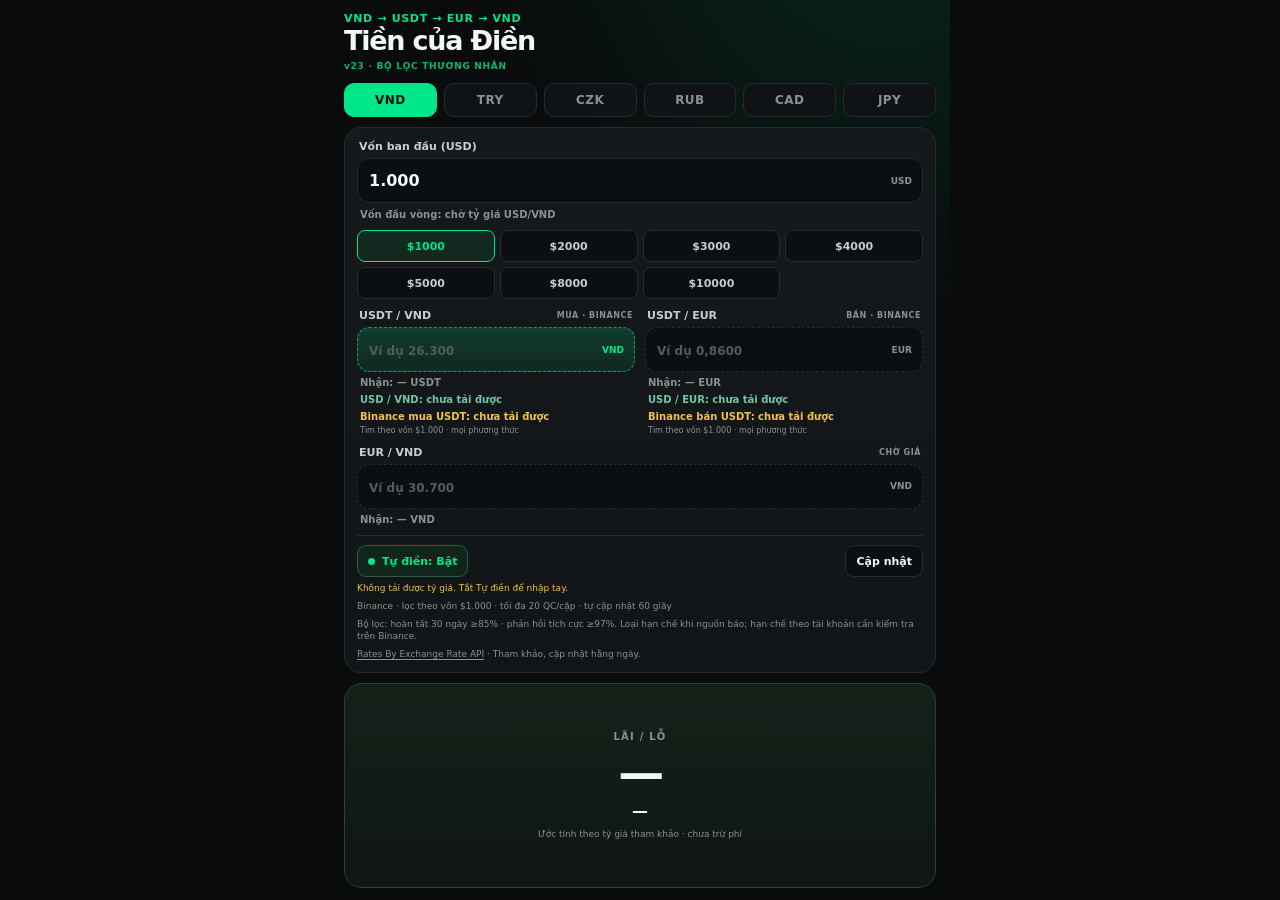
==== commit 489bf77b: "Add files via upload" ====
--- a/offline-calculator.html
+++ b/offline-calculator.html
@@ -9,11 +9,11 @@
   <meta name="theme-color" content="#090b0c">
   <meta name="color-scheme" content="dark">
   <title>Tiền của Điền</title>
-  <link rel="manifest" href="./manifest.webmanifest?v=21">
+  <link rel="manifest" href="./manifest.webmanifest?v=23">
   <link rel="icon" href="./icon.svg" type="image/svg+xml">
 <style>
 :root{--bg:#090b0c;--panel:#121517;--field:#0c0f11;--line:#252b2f;--text:#f4f7f8;--muted:#899197;--accent:#00e68a;--bad:#ff6670;--warn:#f2c14e}
-*{box-sizing:border-box}html,body{margin:0;width:100%;height:100%;background:var(--bg);overflow:auto}body{font-family:Inter,ui-sans-serif,system-ui,-apple-system,"Segoe UI",sans-serif;color:var(--text)}button,input{font:inherit}.app{height:100dvh;min-height:530px;max-width:620px;margin:0 auto;padding:max(12px,env(safe-area-inset-top)) 14px max(12px,env(safe-area-inset-bottom));display:grid;grid-template-rows:auto auto auto minmax(115px,1fr);gap:10px;background:radial-gradient(circle at 90% -10%,rgba(0,230,138,.12),transparent 36%)}header{display:flex;justify-content:space-between;align-items:center;gap:12px}.route{font-size:11px;font-weight:800;letter-spacing:.06em;color:var(--accent)}h1{margin:2px 0 0;font-size:27px;line-height:1;letter-spacing:-.045em}.version{display:inline-block;margin-top:5px;font-size:9px;font-weight:900;letter-spacing:.08em;color:var(--accent);opacity:.8}.install{border:1px solid var(--line);background:var(--panel);color:var(--accent);font-size:11px;font-weight:850;padding:8px 11px;border-radius:10px;cursor:pointer}.hidden{display:none!important}.tabs{display:grid;grid-template-columns:repeat(5,minmax(0,1fr));gap:7px}.tab{height:34px;border:1px solid var(--line);border-radius:10px;background:#101315;color:var(--muted);font-size:12px;font-weight:900;letter-spacing:.04em;cursor:pointer}.tab.active{color:#07110d;background:var(--accent);border-color:var(--accent)}.panel{border:1px solid var(--line);background:linear-gradient(180deg,#15191b,var(--panel));border-radius:17px;padding:12px}.inputs{display:grid;grid-template-columns:1fr 1fr;gap:10px}.inputs label.wide{grid-column:1/-1}.inputs label>span{display:flex;justify-content:space-between;align-items:center;gap:6px;font-size:11px;font-weight:780;color:#c7cdd0;margin:0 2px 5px}.inputs small{font-size:8px;color:var(--muted);font-weight:900;letter-spacing:.07em}.field{height:45px;display:flex;align-items:center;border:1px solid var(--line);background:var(--field);border-radius:12px;overflow:hidden}.field:focus-within{border-color:var(--accent);box-shadow:0 0 0 2px rgba(0,230,138,.08)}.field.rate-highlight{background:linear-gradient(180deg,rgba(0,230,138,.18),rgba(0,230,138,.08));border-color:rgba(0,230,138,.62);box-shadow:inset 0 0 0 1px rgba(0,230,138,.06)}.field.rate-highlight input{color:#f7fffb}.field.rate-highlight b{color:var(--accent)}.field input{width:100%;min-width:0;height:100%;border:0;outline:0;background:transparent;color:var(--text);padding:0 11px;font-size:16px;font-weight:800}.field input::placeholder{color:#535b60;font-size:12px;font-weight:650}.field b{font-size:9px;color:var(--muted);padding:0 10px}.received{display:block;margin:5px 3px 0;color:var(--muted);font-size:10px;line-height:1.15;font-style:normal;font-weight:700;white-space:nowrap;overflow:hidden;text-overflow:ellipsis}.result-card{min-height:0;border:1px solid #284439;background:linear-gradient(180deg,#142119,#101613);border-radius:18px;padding:14px;display:flex;flex-direction:column;justify-content:center;align-items:center;text-align:center}.result-card span{font-size:10px;color:var(--muted);font-weight:900;letter-spacing:.12em}.result-card strong{font-size:clamp(30px,8vw,46px);line-height:1.03;margin:8px 0 4px;letter-spacing:-.055em}.result-card b{font-size:16px}.good{color:var(--accent)!important}.bad{color:var(--bad)!important}.neutral{color:var(--warn)!important}
+*{box-sizing:border-box}html,body{margin:0;width:100%;height:100%;background:var(--bg);overflow:auto}body{font-family:Inter,ui-sans-serif,system-ui,-apple-system,"Segoe UI",sans-serif;color:var(--text)}button,input{font:inherit}.app{height:100dvh;min-height:530px;max-width:620px;margin:0 auto;padding:max(12px,env(safe-area-inset-top)) 14px max(12px,env(safe-area-inset-bottom));display:grid;grid-template-rows:auto auto auto minmax(115px,1fr);gap:10px;background:radial-gradient(circle at 90% -10%,rgba(0,230,138,.12),transparent 36%)}header{display:flex;justify-content:space-between;align-items:center;gap:12px}.route{font-size:11px;font-weight:800;letter-spacing:.06em;color:var(--accent)}h1{margin:2px 0 0;font-size:27px;line-height:1;letter-spacing:-.045em}.version{display:inline-block;margin-top:5px;font-size:9px;font-weight:900;letter-spacing:.08em;color:var(--accent);opacity:.8}.install{border:1px solid var(--line);background:var(--panel);color:var(--accent);font-size:11px;font-weight:850;padding:8px 11px;border-radius:10px;cursor:pointer}.hidden{display:none!important}.tabs{display:grid;grid-template-columns:repeat(6,minmax(0,1fr));gap:7px}.tab{height:34px;border:1px solid var(--line);border-radius:10px;background:#101315;color:var(--muted);font-size:12px;font-weight:900;letter-spacing:.04em;cursor:pointer}.tab.active{color:#07110d;background:var(--accent);border-color:var(--accent)}.panel{border:1px solid var(--line);background:linear-gradient(180deg,#15191b,var(--panel));border-radius:17px;padding:12px}.inputs{display:grid;grid-template-columns:1fr 1fr;gap:10px}.inputs label.wide{grid-column:1/-1}.inputs label>span{display:flex;justify-content:space-between;align-items:center;gap:6px;font-size:11px;font-weight:780;color:#c7cdd0;margin:0 2px 5px}.inputs small{font-size:8px;color:var(--muted);font-weight:900;letter-spacing:.07em}.field{height:45px;display:flex;align-items:center;border:1px solid var(--line);background:var(--field);border-radius:12px;overflow:hidden}.field:focus-within{border-color:var(--accent);box-shadow:0 0 0 2px rgba(0,230,138,.08)}.field.rate-highlight{background:linear-gradient(180deg,rgba(0,230,138,.18),rgba(0,230,138,.08));border-color:rgba(0,230,138,.62);box-shadow:inset 0 0 0 1px rgba(0,230,138,.06)}.field.rate-highlight input{color:#f7fffb}.field.rate-highlight b{color:var(--accent)}.field input{width:100%;min-width:0;height:100%;border:0;outline:0;background:transparent;color:var(--text);padding:0 11px;font-size:16px;font-weight:800}.field input::placeholder{color:#535b60;font-size:12px;font-weight:650}.field b{font-size:9px;color:var(--muted);padding:0 10px}.received{display:block;margin:5px 3px 0;color:var(--muted);font-size:10px;line-height:1.15;font-style:normal;font-weight:700;white-space:nowrap;overflow:hidden;text-overflow:ellipsis}.result-card{min-height:0;border:1px solid #284439;background:linear-gradient(180deg,#142119,#101613);border-radius:18px;padding:14px;display:flex;flex-direction:column;justify-content:center;align-items:center;text-align:center}.result-card span{font-size:10px;color:var(--muted);font-weight:900;letter-spacing:.12em}.result-card strong{font-size:clamp(30px,8vw,46px);line-height:1.03;margin:8px 0 4px;letter-spacing:-.055em}.result-card b{font-size:16px}.good{color:var(--accent)!important}.bad{color:var(--bad)!important}.neutral{color:var(--warn)!important}
 @media(max-width:390px){.app{padding-left:10px;padding-right:10px;gap:8px}.panel{padding:10px}.inputs{gap:8px}.field{height:41px}.field input{font-size:14px}h1{font-size:23px}.received{font-size:9px;margin-top:4px}.result-card{padding:11px}.result-card strong{font-size:29px}.tab{height:31px;font-size:11px}}
 @media(max-height:690px){.app{gap:7px;padding-top:7px;padding-bottom:7px}.route{font-size:9px}h1{font-size:20px}.tabs{gap:5px}.tab{height:28px;font-size:10px}.panel{padding:8px}.inputs{gap:6px}.inputs label>span{font-size:9px;margin-bottom:3px}.field{height:33px}.field input{font-size:13px}.received{font-size:8px;margin-top:3px}.result-card{padding:8px}.result-card strong{font-size:26px;margin:4px 0 2px}}
 .fx-tools{grid-column:1/-1;border-top:1px solid var(--line);padding-top:9px;min-width:0}
@@ -52,17 +52,18 @@
     <header>
       <div>
         <div class="route" id="routeText">VND → USDT → EUR → VND</div>
-        <h1>Tiền của Điền</h1><span class="version">v21 · VỐN USD + GIÁ THEO VỐN</span>
+        <h1>Tiền của Điền</h1><span class="version">v23 · BỘ LỌC THƯƠNG NHÂN</span>
       </div>
       <button id="installBtn" class="install hidden">Cài app</button>
     </header>
 
     <nav class="tabs" aria-label="Loại vòng tiền">
+      <button type="button" class="tab active" data-page="vnd">VND</button>
+      <button type="button" class="tab" data-page="try">TRY</button>
+      <button type="button" class="tab" data-page="czk">CZK</button>
+      <button type="button" class="tab" data-page="rub">RUB</button>
       <button type="button" class="tab" data-page="cad">CAD</button>
-      <button type="button" class="tab" data-page="try">TRY</button>
-      <button type="button" class="tab active" data-page="vnd">VND</button>
       <button type="button" class="tab" data-page="jpy">JPY</button>
-      <button type="button" class="tab" data-page="rub">RUB</button>
     </nav>
 
     <section class="panel inputs">
@@ -116,6 +117,7 @@
         </div>
         <p id="fxStatus" role="status" aria-live="polite">Đang lấy tỷ giá pháp định…</p>
         <p id="p2pStatus" role="status" aria-live="polite">Binance · tìm theo vốn USD · đang tải…</p>
+        <p id="p2pPolicy">Bộ lọc: hoàn tất 30 ngày ≥85% · phản hồi tích cực ≥97%. Loại hạn chế khi nguồn báo; hạn chế theo tài khoản cần kiểm tra trên Binance.</p>
         <p><a href="https://www.exchangerate-api.com" target="_blank" rel="noopener noreferrer">Rates By Exchange Rate API</a> · Tham khảo, cập nhật hằng ngày.</p>
       </div>
     </section>
@@ -151,12 +153,12 @@
 // Explicit fiat pairs use fx; USDT quotes come separately from Binance ads.
 // The legacy RUB USD/USDT convention remains disclosed on screen.
 const PAGES = {
-  cad: {
-    route: 'CAD → EUR → USDT → CAD', capital: 'CAD', highlight: 0,
+  vnd: {
+    route: 'VND → USDT → EUR → VND', capital: 'VND', highlight: 1,
     rates: [
-      {label: 'EUR / CAD', unit: 'CAD', placeholder: 'Ví dụ 1,5500', receive: 'EUR', op: 'divide', fx: ['EUR', 'CAD']},
-      {label: 'USDT / EUR', tag: 'P2P', unit: 'EUR', placeholder: 'Ví dụ 0,8900', receive: 'USDT', op: 'divide'},
-      {label: 'USDT / CAD', tag: 'P2P', unit: 'CAD', placeholder: 'Ví dụ 1,3900', receive: 'CAD', op: 'multiply'}
+      {label: 'USDT / VND', tag: 'P2P', unit: 'VND', placeholder: 'Ví dụ 26.300', receive: 'USDT', op: 'divide', vndThousands: true},
+      {label: 'USDT / EUR', tag: 'P2P', unit: 'EUR', placeholder: 'Ví dụ 0,8600', receive: 'EUR', op: 'multiply'},
+      {label: 'EUR / VND', unit: 'VND', placeholder: 'Ví dụ 30.700', receive: 'VND', op: 'multiply', vndThousands: true, fx: ['EUR', 'VND']}
     ]
   },
   try: {
@@ -167,12 +169,28 @@
       {label: 'USDT / TRY', tag: 'P2P', unit: 'TRY', placeholder: 'Ví dụ 41,50', receive: 'TRY', op: 'multiply'}
     ]
   },
-  vnd: {
-    route: 'VND → USDT → EUR → VND', capital: 'VND', highlight: 1,
+  czk: {
+    route: 'CZK → EUR → USDT → CZK', capital: 'CZK', highlight: 0,
     rates: [
-      {label: 'USDT / VND', tag: 'P2P', unit: 'VND', placeholder: 'Ví dụ 26.300', receive: 'USDT', op: 'divide', vndThousands: true},
-      {label: 'USDT / EUR', tag: 'P2P', unit: 'EUR', placeholder: 'Ví dụ 0,8600', receive: 'EUR', op: 'multiply'},
-      {label: 'EUR / VND', unit: 'VND', placeholder: 'Ví dụ 30.700', receive: 'VND', op: 'multiply', vndThousands: true, fx: ['EUR', 'VND']}
+      {label: 'EUR / CZK', unit: 'CZK', placeholder: 'Ví dụ 25,00', receive: 'EUR', op: 'divide', fx: ['EUR', 'CZK']},
+      {label: 'USDT / EUR', tag: 'P2P', unit: 'EUR', placeholder: 'Ví dụ 0,8900', receive: 'USDT', op: 'divide'},
+      {label: 'USDT / CZK', tag: 'P2P', unit: 'CZK', placeholder: 'Ví dụ 22,50', receive: 'CZK', op: 'multiply'}
+    ]
+  },
+  rub: {
+    route: 'VND → RUB → USDT → VND', capital: 'VND', highlight: 3,
+    rates: [
+      {label: 'RUB / VND', unit: 'VND', placeholder: 'Ví dụ 310,50', receive: 'RUB', op: 'divide', fx: ['RUB', 'VND']},
+      {label: 'USD / RUB', unit: 'RUB', placeholder: 'Ví dụ 83,50', receive: 'USDT', op: 'divide', fx: ['USD', 'RUB']},
+      {label: 'USDT / VND', tag: 'P2P', unit: 'VND', placeholder: 'Ví dụ 26.300', receive: 'VND', op: 'multiply', vndThousands: true}
+    ]
+  },
+  cad: {
+    route: 'CAD → EUR → USDT → CAD', capital: 'CAD', highlight: 0,
+    rates: [
+      {label: 'EUR / CAD', unit: 'CAD', placeholder: 'Ví dụ 1,5500', receive: 'EUR', op: 'divide', fx: ['EUR', 'CAD']},
+      {label: 'USDT / EUR', tag: 'P2P', unit: 'EUR', placeholder: 'Ví dụ 0,8900', receive: 'USDT', op: 'divide'},
+      {label: 'USDT / CAD', tag: 'P2P', unit: 'CAD', placeholder: 'Ví dụ 1,3900', receive: 'CAD', op: 'multiply'}
     ]
   },
   jpy: {
@@ -180,14 +198,6 @@
     rates: [
       {label: 'JPY / VND', unit: 'VND', placeholder: 'Ví dụ 165,50', receive: 'JPY', op: 'divide', fx: ['JPY', 'VND']},
       {label: 'USDT / JPY', tag: 'P2P', unit: 'JPY', placeholder: 'Ví dụ 155,00', receive: 'USDT', op: 'divide'},
-      {label: 'USDT / VND', tag: 'P2P', unit: 'VND', placeholder: 'Ví dụ 26.300', receive: 'VND', op: 'multiply', vndThousands: true}
-    ]
-  },
-  rub: {
-    route: 'VND → RUB → USDT → VND', capital: 'VND', highlight: 3,
-    rates: [
-      {label: 'RUB / VND', unit: 'VND', placeholder: 'Ví dụ 310,50', receive: 'RUB', op: 'divide', fx: ['RUB', 'VND']},
-      {label: 'USD / RUB', unit: 'RUB', placeholder: 'Ví dụ 83,50', receive: 'USDT', op: 'divide', fx: ['USD', 'RUB']},
       {label: 'USDT / VND', tag: 'P2P', unit: 'VND', placeholder: 'Ví dụ 26.300', receive: 'VND', op: 'multiply', vndThousands: true}
     ]
   }
@@ -245,7 +255,7 @@
 function formatCapital() {
   if ($('capital').value.trim()) $('capital').value = fmt2.format(capitalUsd());
 }
-function money(value, unit) { return `${value >= 0 ? '+' : '−'}${(unit === 'CAD' ? fmt2 : fmt0).format(Math.abs(value))} ${unit}`; }
+function money(value, unit) { return `${value >= 0 ? '+' : '−'}${(unit === 'CAD' || unit === 'CZK' ? fmt2 : fmt0).format(Math.abs(value))} ${unit}`; }
 function pct(value) { return `${value >= 0 ? '+' : ''}${fmt2.format(value)}%`; }
 function tone(element, value) {
   element.classList.remove('good', 'bad', 'neutral');
@@ -270,7 +280,7 @@
 const FX_CACHE_KEY = 'tiendien_fx_usd_v16';
 const FX_AUTO_KEY = 'tiendien_fx_auto_v16';
 const FX_ATTEMPT_KEY = 'tiendien_fx_attempt_v16';
-const FX_CODES = ['USD', 'EUR', 'CAD', 'TRY', 'JPY', 'VND', 'RUB'];
+const FX_CODES = ['USD', 'EUR', 'VND', 'TRY', 'CZK', 'RUB', 'CAD', 'JPY'];
 let fxEnabled = stored(FX_AUTO_KEY) !== '0';
 let fxError = '';
 let fxBusy = false;
@@ -300,6 +310,12 @@
 let fxSnapshot = readFxCache();
 const P2P_REFRESH_MS = 60000;
 const P2P_MAX_AGE_MS = 120000;
+const P2P_MIN_COMPLETION = 0.85;
+const P2P_MIN_POSITIVE = 0.97;
+const P2P_QUALITY_POLICY = 1;
+// Old snapshots lack feedback/restriction fields. Fetch fresh data instead of
+// reusing prices whose merchants were never checked against this policy.
+const P2P_CACHE_PREFIX = 'tiendien_binance_v23_';
 const p2pEntries = new Map();
 const p2pPending = new Map();
 const p2pErrors = new Map();
@@ -307,11 +323,40 @@
 function isUsdtRate(rate) { return /^USDT\s*\/\s*[A-Z]{3}$/.test(rate.label); }
 function p2pSide(rate) { return rate.receive === 'USDT' ? 'BUY' : 'SELL'; }
 function p2pKey(rate) { return `${rate.unit}_${p2pSide(rate)}`; }
+function binanceRatio(value) {
+  if (typeof value !== 'number' && typeof value !== 'string') return null;
+  if (typeof value === 'string' && !value.trim()) return null;
+  const ratio = Number(value);
+  return Number.isFinite(ratio) && ratio >= 0 && ratio <= 1 ? ratio : null;
+}
+function binanceFlag(value) {
+  if (value === true || value === 1 || value === '1' || value === 'true') return true;
+  if (value === false || value === 0 || value === '0' || value === 'false') return false;
+  return null;
+}
+function reportedRestriction(item) {
+  // Honor explicit restriction/block/tradability flags when supplied. The
+  // anonymous Agent feed currently omits them; absence cannot establish
+  // whether this particular Binance account is eligible to trade an ad.
+  return [item, item.advertiser, item.adv].some(source => source && (
+    binanceFlag(source.isRestricted) === true || binanceFlag(source.isBlocked) === true ||
+    binanceFlag(source.isTradable) === false
+  ));
+}
+function passesMerchantPolicy(ad) {
+  return ad.restricted === false &&
+    Number.isFinite(ad.completion) && ad.completion >= P2P_MIN_COMPLETION && ad.completion <= 1 &&
+    Number.isFinite(ad.positive) && ad.positive >= P2P_MIN_POSITIVE && ad.positive <= 1;
+}
 function normalizeBinance(payload, fiat) {
   if (!payload || payload.success !== true || payload.code !== '000000' || !Array.isArray(payload.data?.items)) throw new Error('INVALID_BINANCE');
   const ads = [];
+  let qualityRejected = 0;
   for (const item of payload.data.items.slice(0, 20)) {
     if (item.fiat !== fiat || item.asset !== 'USDT') continue;
+    const merchantQuality = {completion: binanceRatio(item.advertiser?.monthFinishRate),
+      positive: binanceRatio(item.advertiser?.positiveRate), restricted: reportedRestriction(item)};
+    if (!passesMerchantPolicy(merchantQuality)) { qualityRejected++; continue; }
     const price = Number(item.price), minQty = Number(item.minTransAmount);
     const maxQty = Number(item.maxTransAmount), inventory = Number(item.tradableAmount);
     if (![item.price, item.minTransAmount, item.maxTransAmount, item.tradableAmount].every(value => value !== null && value !== undefined && value !== '')) continue;
@@ -320,18 +365,18 @@
     if (capacity < minQty) continue;
     ads.push({price, minQty, maxQty: capacity, adNo: String(item.adNo ?? ''),
       merchant: String(item.advertiser?.nickName ?? ''),
-      completion: Number(item.advertiser?.monthFinishRate) || 0,
+      ...merchantQuality,
       methods: Array.isArray(item.tradeMethods) ? item.tradeMethods.map(String) : []});
   }
-  return {ads, sampled: Math.min(20, payload.data.items.length)};
+  return {ads, sampled: Math.min(20, payload.data.items.length), qualityRejected, qualityPolicy: P2P_QUALITY_POLICY};
 }
 function readP2pEntry(rate) {
   const name = p2pKey(rate);
   if (p2pEntries.has(name)) return p2pEntries.get(name);
   try {
-    const entry = JSON.parse(stored(`tiendien_binance_v19_${name}`) || 'null');
-    if (entry && entry.fiat === rate.unit && entry.side === p2pSide(rate) && Number.isFinite(entry.fetchedAt) && entry.fetchedAt > 0 && entry.fetchedAt <= Date.now() + 5000 && Array.isArray(entry.ads) && Number.isFinite(entry.sampled)) {
-      const valid = entry.ads.every(ad => [ad.price, ad.minQty, ad.maxQty].every(Number.isFinite) && ad.price > 0 && ad.minQty >= 0 && ad.maxQty >= ad.minQty && Array.isArray(ad.methods));
+    const entry = JSON.parse(stored(`${P2P_CACHE_PREFIX}${name}`) || 'null');
+    if (entry && entry.qualityPolicy === P2P_QUALITY_POLICY && entry.fiat === rate.unit && entry.side === p2pSide(rate) && Number.isFinite(entry.fetchedAt) && entry.fetchedAt > 0 && entry.fetchedAt <= Date.now() + 5000 && Array.isArray(entry.ads) && Number.isInteger(entry.sampled) && entry.sampled >= 0 && entry.sampled <= 20 && Number.isInteger(entry.qualityRejected) && entry.qualityRejected >= 0 && entry.qualityRejected <= entry.sampled) {
+      const valid = entry.ads.every(ad => [ad.price, ad.minQty, ad.maxQty].every(Number.isFinite) && ad.price > 0 && ad.minQty >= 0 && ad.maxQty >= ad.minQty && Array.isArray(ad.methods) && passesMerchantPolicy(ad));
       if (valid) { p2pEntries.set(name, entry); return entry; }
     }
   } catch (_) {}
@@ -351,6 +396,7 @@
   // Every candidate must actually accommodate the selected USD amount.
   // Never reuse the old fixed $1,000 benchmark for a larger capital input.
   const candidates = entry.ads.filter(ad => {
+    if (!passesMerchantPolicy(ad)) return false;
     const targetQuantity = targetUsd * fiatPerUsd / ad.price;
     return targetQuantity + 1e-8 >= ad.minQty && targetQuantity <= ad.maxQty + 1e-8;
   });
@@ -361,7 +407,7 @@
   result.exact = exact;
   result.range = exact.length ? exact : candidates;
   result.range = [...result.range].sort((a, b) => a.price - b.price);
-  result.reason = !candidates.length ? 'empty' : !amountBefore ? 'previous' : !exact.length ? 'capital' : result.stale ? 'stale' : 'ok';
+  result.reason = !candidates.length ? (entry.ads.length === 0 && entry.qualityRejected > 0 ? 'quality' : 'empty') : !amountBefore ? 'previous' : !exact.length ? 'capital' : result.stale ? 'stale' : 'ok';
   if (result.range.length && !result.stale) {
     result.best = side === 'BUY' ? result.range[0] : result.range[result.range.length - 1];
     result.benchmark = exact.length === 0;
@@ -375,20 +421,21 @@
   if (!active) { line.textContent = ''; meta.textContent = ''; return; }
   const action = p2pSide(rate) === 'BUY' ? 'mua USDT' : 'bán USDT';
   const usdText = `$${fmt2.format(capitalUsd())}`;
-  const messages = {loading: 'đang tải…', error: 'chưa tải được', fx: 'cần tỷ giá USD', amount: 'nhập vốn USD', empty: `chưa có quảng cáo khớp ${usdText}`, previous: 'chờ số tiền bước trước', capital: 'lượng tiền bước này khác vốn gốc', stale: 'giá cũ'};
+  const messages = {loading: 'đang tải…', error: 'chưa tải được', fx: 'cần tỷ giá USD', amount: 'nhập vốn USD', empty: `chưa có quảng cáo khớp ${usdText}`, quality: 'chưa có thương nhân đạt bộ lọc', previous: 'chờ số tiền bước trước', capital: 'lượng tiền bước này khác vốn gốc', stale: 'giá cũ'};
+  const qualityNote = result.entry?.qualityRejected ? ` · loại ${result.entry.qualityRejected} QC theo bộ lọc thương nhân` : '';
   if (result.range.length) {
     const low = result.range[0].price, high = result.range[result.range.length - 1].price;
     line.textContent = `Binance ${action}: ${fmt4.format(low)}${high === low ? '' : `–${fmt4.format(high)}`}`;
     const time = new Intl.DateTimeFormat('vi-VN', {hour: '2-digit', minute: '2-digit', second: '2-digit', timeZone: 'Asia/Ho_Chi_Minh'}).format(new Date(result.entry.fetchedAt));
     const note = result.stale ? ' · giá cũ' : result.reason !== 'ok' ? ` · ${messages[result.reason]}` : '';
-    meta.textContent = `${result.range.length}/${result.entry.sampled} QC · vốn ${usdText} · ${time}${note}${p2pErrors.has(p2pKey(rate)) ? ' · lỗi tải lại' : ''}`;
+    meta.textContent = `${result.range.length}/${result.entry.sampled} QC · vốn ${usdText} · ${time}${note}${qualityNote}${p2pErrors.has(p2pKey(rate)) ? ' · lỗi tải lại' : ''}`;
   } else {
     line.textContent = `Binance ${action}: ${messages[result.reason] || 'chưa có giá'}`;
-    meta.textContent = `Tìm theo vốn ${usdText} · mọi phương thức`;
+    meta.textContent = `Tìm theo vốn ${usdText} · mọi phương thức${qualityNote}`;
   }
   line.classList.toggle('stale', result.stale || p2pErrors.has(p2pKey(rate)));
   const selected = result.best;
-  line.setAttribute('title', selected ? `Giá ${selected.price} ${rate.unit}/USDT; ${selected.merchant}; hoàn tất ${fmt2.format(selected.completion * 100)}%; hạn mức khả dụng ${fmt4.format(selected.minQty)}–${fmt4.format(selected.maxQty)} USDT; thanh toán: ${selected.methods.join(', ')}. Quảng cáo đáp ứng vốn gốc ${usdText}. ${result.benchmark ? 'Lượng tiền thực ở bước này đã thay đổi sau quy đổi, cần kiểm tra lại hạn mức khi đặt lệnh. ' : ''}Mẫu tối đa 20 quảng cáo.` : 'Chỉ sử dụng quảng cáo đáp ứng mức USD đã chọn; không lấy giá của mức vốn khác.');
+  line.setAttribute('title', selected ? `Giá ${selected.price} ${rate.unit}/USDT; ${selected.merchant}; hoàn tất 30 ngày ${fmt2.format(selected.completion * 100)}%; phản hồi tích cực ${fmt2.format(selected.positive * 100)}%; hạn mức khả dụng ${fmt4.format(selected.minQty)}–${fmt4.format(selected.maxQty)} USDT; thanh toán: ${selected.methods.join(', ')}. Quảng cáo đáp ứng vốn gốc ${usdText}. ${result.benchmark ? 'Lượng tiền thực ở bước này đã thay đổi sau quy đổi, cần kiểm tra lại hạn mức khi đặt lệnh. ' : ''}Mẫu tối đa 20 quảng cáo; chưa xác minh hạn chế theo tài khoản Binance.` : 'Chỉ sử dụng quảng cáo đáp ứng vốn và bộ lọc thương nhân; chưa xác minh hạn chế theo tài khoản Binance.');
 }
 async function refreshBinance({force = false} = {}) {
   const rates = PAGES[page].rates.filter(isUsdtRate);
@@ -408,7 +455,7 @@
         const normalized = normalizeBinance(await response.json(), rate.unit);
         const updated = {...normalized, fiat: rate.unit, side: p2pSide(rate), fetchedAt: Date.now()};
         p2pEntries.set(name, updated); p2pErrors.delete(name);
-        remember(`tiendien_binance_v19_${name}`, JSON.stringify(updated));
+        remember(`${P2P_CACHE_PREFIX}${name}`, JSON.stringify(updated));
       } catch (_) { p2pErrors.set(name, true); }
       finally { clearTimeout(timeout); }
     })();
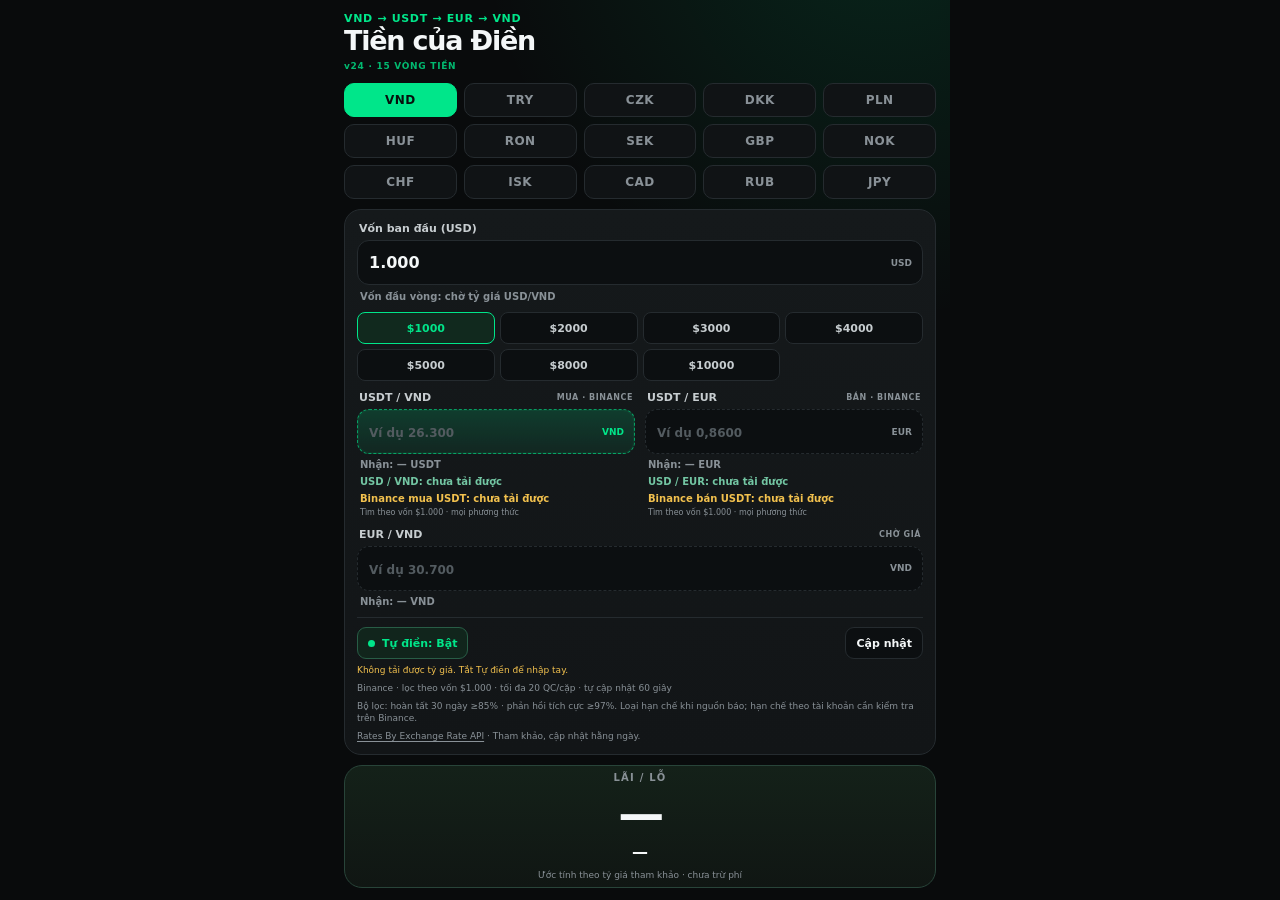
==== commit 399817c1: "Add files via upload" ====
--- a/offline-calculator.html
+++ b/offline-calculator.html
@@ -9,11 +9,11 @@
   <meta name="theme-color" content="#090b0c">
   <meta name="color-scheme" content="dark">
   <title>Tiền của Điền</title>
-  <link rel="manifest" href="./manifest.webmanifest?v=23">
+  <link rel="manifest" href="./manifest.webmanifest?v=24">
   <link rel="icon" href="./icon.svg" type="image/svg+xml">
 <style>
 :root{--bg:#090b0c;--panel:#121517;--field:#0c0f11;--line:#252b2f;--text:#f4f7f8;--muted:#899197;--accent:#00e68a;--bad:#ff6670;--warn:#f2c14e}
-*{box-sizing:border-box}html,body{margin:0;width:100%;height:100%;background:var(--bg);overflow:auto}body{font-family:Inter,ui-sans-serif,system-ui,-apple-system,"Segoe UI",sans-serif;color:var(--text)}button,input{font:inherit}.app{height:100dvh;min-height:530px;max-width:620px;margin:0 auto;padding:max(12px,env(safe-area-inset-top)) 14px max(12px,env(safe-area-inset-bottom));display:grid;grid-template-rows:auto auto auto minmax(115px,1fr);gap:10px;background:radial-gradient(circle at 90% -10%,rgba(0,230,138,.12),transparent 36%)}header{display:flex;justify-content:space-between;align-items:center;gap:12px}.route{font-size:11px;font-weight:800;letter-spacing:.06em;color:var(--accent)}h1{margin:2px 0 0;font-size:27px;line-height:1;letter-spacing:-.045em}.version{display:inline-block;margin-top:5px;font-size:9px;font-weight:900;letter-spacing:.08em;color:var(--accent);opacity:.8}.install{border:1px solid var(--line);background:var(--panel);color:var(--accent);font-size:11px;font-weight:850;padding:8px 11px;border-radius:10px;cursor:pointer}.hidden{display:none!important}.tabs{display:grid;grid-template-columns:repeat(6,minmax(0,1fr));gap:7px}.tab{height:34px;border:1px solid var(--line);border-radius:10px;background:#101315;color:var(--muted);font-size:12px;font-weight:900;letter-spacing:.04em;cursor:pointer}.tab.active{color:#07110d;background:var(--accent);border-color:var(--accent)}.panel{border:1px solid var(--line);background:linear-gradient(180deg,#15191b,var(--panel));border-radius:17px;padding:12px}.inputs{display:grid;grid-template-columns:1fr 1fr;gap:10px}.inputs label.wide{grid-column:1/-1}.inputs label>span{display:flex;justify-content:space-between;align-items:center;gap:6px;font-size:11px;font-weight:780;color:#c7cdd0;margin:0 2px 5px}.inputs small{font-size:8px;color:var(--muted);font-weight:900;letter-spacing:.07em}.field{height:45px;display:flex;align-items:center;border:1px solid var(--line);background:var(--field);border-radius:12px;overflow:hidden}.field:focus-within{border-color:var(--accent);box-shadow:0 0 0 2px rgba(0,230,138,.08)}.field.rate-highlight{background:linear-gradient(180deg,rgba(0,230,138,.18),rgba(0,230,138,.08));border-color:rgba(0,230,138,.62);box-shadow:inset 0 0 0 1px rgba(0,230,138,.06)}.field.rate-highlight input{color:#f7fffb}.field.rate-highlight b{color:var(--accent)}.field input{width:100%;min-width:0;height:100%;border:0;outline:0;background:transparent;color:var(--text);padding:0 11px;font-size:16px;font-weight:800}.field input::placeholder{color:#535b60;font-size:12px;font-weight:650}.field b{font-size:9px;color:var(--muted);padding:0 10px}.received{display:block;margin:5px 3px 0;color:var(--muted);font-size:10px;line-height:1.15;font-style:normal;font-weight:700;white-space:nowrap;overflow:hidden;text-overflow:ellipsis}.result-card{min-height:0;border:1px solid #284439;background:linear-gradient(180deg,#142119,#101613);border-radius:18px;padding:14px;display:flex;flex-direction:column;justify-content:center;align-items:center;text-align:center}.result-card span{font-size:10px;color:var(--muted);font-weight:900;letter-spacing:.12em}.result-card strong{font-size:clamp(30px,8vw,46px);line-height:1.03;margin:8px 0 4px;letter-spacing:-.055em}.result-card b{font-size:16px}.good{color:var(--accent)!important}.bad{color:var(--bad)!important}.neutral{color:var(--warn)!important}
+*{box-sizing:border-box}html,body{margin:0;width:100%;height:100%;background:var(--bg);overflow:auto}body{font-family:Inter,ui-sans-serif,system-ui,-apple-system,"Segoe UI",sans-serif;color:var(--text)}button,input{font:inherit}.app{height:100dvh;min-height:530px;max-width:620px;margin:0 auto;padding:max(12px,env(safe-area-inset-top)) 14px max(12px,env(safe-area-inset-bottom));display:grid;grid-template-rows:auto auto auto minmax(115px,1fr);gap:10px;background:radial-gradient(circle at 90% -10%,rgba(0,230,138,.12),transparent 36%)}header{display:flex;justify-content:space-between;align-items:center;gap:12px}.route{font-size:11px;font-weight:800;letter-spacing:.06em;color:var(--accent)}h1{margin:2px 0 0;font-size:27px;line-height:1;letter-spacing:-.045em}.version{display:inline-block;margin-top:5px;font-size:9px;font-weight:900;letter-spacing:.08em;color:var(--accent);opacity:.8}.install{border:1px solid var(--line);background:var(--panel);color:var(--accent);font-size:11px;font-weight:850;padding:8px 11px;border-radius:10px;cursor:pointer}.hidden{display:none!important}.tabs{display:grid;grid-template-columns:repeat(5,minmax(0,1fr));gap:7px}.tab{height:34px;border:1px solid var(--line);border-radius:10px;background:#101315;color:var(--muted);font-size:12px;font-weight:900;letter-spacing:.04em;cursor:pointer}.tab.active{color:#07110d;background:var(--accent);border-color:var(--accent)}.panel{border:1px solid var(--line);background:linear-gradient(180deg,#15191b,var(--panel));border-radius:17px;padding:12px}.inputs{display:grid;grid-template-columns:1fr 1fr;gap:10px}.inputs label.wide{grid-column:1/-1}.inputs label>span{display:flex;justify-content:space-between;align-items:center;gap:6px;font-size:11px;font-weight:780;color:#c7cdd0;margin:0 2px 5px}.inputs small{font-size:8px;color:var(--muted);font-weight:900;letter-spacing:.07em}.field{height:45px;display:flex;align-items:center;border:1px solid var(--line);background:var(--field);border-radius:12px;overflow:hidden}.field:focus-within{border-color:var(--accent);box-shadow:0 0 0 2px rgba(0,230,138,.08)}.field.rate-highlight{background:linear-gradient(180deg,rgba(0,230,138,.18),rgba(0,230,138,.08));border-color:rgba(0,230,138,.62);box-shadow:inset 0 0 0 1px rgba(0,230,138,.06)}.field.rate-highlight input{color:#f7fffb}.field.rate-highlight b{color:var(--accent)}.field input{width:100%;min-width:0;height:100%;border:0;outline:0;background:transparent;color:var(--text);padding:0 11px;font-size:16px;font-weight:800}.field input::placeholder{color:#535b60;font-size:12px;font-weight:650}.field b{font-size:9px;color:var(--muted);padding:0 10px}.received{display:block;margin:5px 3px 0;color:var(--muted);font-size:10px;line-height:1.15;font-style:normal;font-weight:700;white-space:nowrap;overflow:hidden;text-overflow:ellipsis}.result-card{min-height:0;border:1px solid #284439;background:linear-gradient(180deg,#142119,#101613);border-radius:18px;padding:14px;display:flex;flex-direction:column;justify-content:center;align-items:center;text-align:center}.result-card span{font-size:10px;color:var(--muted);font-weight:900;letter-spacing:.12em}.result-card strong{font-size:clamp(30px,8vw,46px);line-height:1.03;margin:8px 0 4px;letter-spacing:-.055em}.result-card b{font-size:16px}.good{color:var(--accent)!important}.bad{color:var(--bad)!important}.neutral{color:var(--warn)!important}
 @media(max-width:390px){.app{padding-left:10px;padding-right:10px;gap:8px}.panel{padding:10px}.inputs{gap:8px}.field{height:41px}.field input{font-size:14px}h1{font-size:23px}.received{font-size:9px;margin-top:4px}.result-card{padding:11px}.result-card strong{font-size:29px}.tab{height:31px;font-size:11px}}
 @media(max-height:690px){.app{gap:7px;padding-top:7px;padding-bottom:7px}.route{font-size:9px}h1{font-size:20px}.tabs{gap:5px}.tab{height:28px;font-size:10px}.panel{padding:8px}.inputs{gap:6px}.inputs label>span{font-size:9px;margin-bottom:3px}.field{height:33px}.field input{font-size:13px}.received{font-size:8px;margin-top:3px}.result-card{padding:8px}.result-card strong{font-size:26px;margin:4px 0 2px}}
 .fx-tools{grid-column:1/-1;border-top:1px solid var(--line);padding-top:9px;min-width:0}
@@ -52,7 +52,7 @@
     <header>
       <div>
         <div class="route" id="routeText">VND → USDT → EUR → VND</div>
-        <h1>Tiền của Điền</h1><span class="version">v23 · BỘ LỌC THƯƠNG NHÂN</span>
+        <h1>Tiền của Điền</h1><span class="version">v24 · 15 VÒNG TIỀN</span>
       </div>
       <button id="installBtn" class="install hidden">Cài app</button>
     </header>
@@ -61,8 +61,17 @@
       <button type="button" class="tab active" data-page="vnd">VND</button>
       <button type="button" class="tab" data-page="try">TRY</button>
       <button type="button" class="tab" data-page="czk">CZK</button>
+      <button type="button" class="tab" data-page="dkk">DKK</button>
+      <button type="button" class="tab" data-page="pln">PLN</button>
+      <button type="button" class="tab" data-page="huf">HUF</button>
+      <button type="button" class="tab" data-page="ron">RON</button>
+      <button type="button" class="tab" data-page="sek">SEK</button>
+      <button type="button" class="tab" data-page="gbp">GBP</button>
+      <button type="button" class="tab" data-page="nok">NOK</button>
+      <button type="button" class="tab" data-page="chf">CHF</button>
+      <button type="button" class="tab" data-page="isk">ISK</button>
+      <button type="button" class="tab" data-page="cad">CAD</button>
       <button type="button" class="tab" data-page="rub">RUB</button>
-      <button type="button" class="tab" data-page="cad">CAD</button>
       <button type="button" class="tab" data-page="jpy">JPY</button>
     </nav>
 
@@ -152,6 +161,17 @@
 // A/B always means the amount of B for ONE unit of A.
 // Explicit fiat pairs use fx; USDT quotes come separately from Binance ads.
 // The legacy RUB USD/USDT convention remains disclosed on screen.
+const EURO_FIATS = ['TRY', 'CZK', 'DKK', 'PLN', 'HUF', 'RON', 'SEK', 'GBP', 'NOK', 'CHF', 'ISK', 'CAD'];
+function euroPage(currency) {
+  return {
+    route: `${currency} → EUR → USDT → ${currency}`, capital: currency, highlight: currency === 'TRY' ? 3 : 0,
+    rates: [
+      {label: `EUR / ${currency}`, unit: currency, placeholder: `Nhập tỷ giá EUR/${currency}`, receive: 'EUR', op: 'divide', fx: ['EUR', currency]},
+      {label: 'USDT / EUR', tag: 'P2P', unit: 'EUR', placeholder: 'Ví dụ 0,8900', receive: 'USDT', op: 'divide'},
+      {label: `USDT / ${currency}`, tag: 'P2P', unit: currency, placeholder: 'Nhập giá P2P', receive: currency, op: 'multiply'}
+    ]
+  };
+}
 const PAGES = {
   vnd: {
     route: 'VND → USDT → EUR → VND', capital: 'VND', highlight: 1,
@@ -161,36 +181,13 @@
       {label: 'EUR / VND', unit: 'VND', placeholder: 'Ví dụ 30.700', receive: 'VND', op: 'multiply', vndThousands: true, fx: ['EUR', 'VND']}
     ]
   },
-  try: {
-    route: 'TRY → EUR → USDT → TRY', capital: 'TRY', highlight: 3,
-    rates: [
-      {label: 'EUR / TRY', unit: 'TRY', placeholder: 'Ví dụ 48,50', receive: 'EUR', op: 'divide', fx: ['EUR', 'TRY']},
-      {label: 'USDT / EUR', tag: 'P2P', unit: 'EUR', placeholder: 'Ví dụ 0,8550', receive: 'USDT', op: 'divide'},
-      {label: 'USDT / TRY', tag: 'P2P', unit: 'TRY', placeholder: 'Ví dụ 41,50', receive: 'TRY', op: 'multiply'}
-    ]
-  },
-  czk: {
-    route: 'CZK → EUR → USDT → CZK', capital: 'CZK', highlight: 0,
-    rates: [
-      {label: 'EUR / CZK', unit: 'CZK', placeholder: 'Ví dụ 25,00', receive: 'EUR', op: 'divide', fx: ['EUR', 'CZK']},
-      {label: 'USDT / EUR', tag: 'P2P', unit: 'EUR', placeholder: 'Ví dụ 0,8900', receive: 'USDT', op: 'divide'},
-      {label: 'USDT / CZK', tag: 'P2P', unit: 'CZK', placeholder: 'Ví dụ 22,50', receive: 'CZK', op: 'multiply'}
-    ]
-  },
+  ...Object.fromEntries(EURO_FIATS.map(currency => [currency.toLowerCase(), euroPage(currency)])),
   rub: {
     route: 'VND → RUB → USDT → VND', capital: 'VND', highlight: 3,
     rates: [
       {label: 'RUB / VND', unit: 'VND', placeholder: 'Ví dụ 310,50', receive: 'RUB', op: 'divide', fx: ['RUB', 'VND']},
       {label: 'USD / RUB', unit: 'RUB', placeholder: 'Ví dụ 83,50', receive: 'USDT', op: 'divide', fx: ['USD', 'RUB']},
       {label: 'USDT / VND', tag: 'P2P', unit: 'VND', placeholder: 'Ví dụ 26.300', receive: 'VND', op: 'multiply', vndThousands: true}
-    ]
-  },
-  cad: {
-    route: 'CAD → EUR → USDT → CAD', capital: 'CAD', highlight: 0,
-    rates: [
-      {label: 'EUR / CAD', unit: 'CAD', placeholder: 'Ví dụ 1,5500', receive: 'EUR', op: 'divide', fx: ['EUR', 'CAD']},
-      {label: 'USDT / EUR', tag: 'P2P', unit: 'EUR', placeholder: 'Ví dụ 0,8900', receive: 'USDT', op: 'divide'},
-      {label: 'USDT / CAD', tag: 'P2P', unit: 'CAD', placeholder: 'Ví dụ 1,3900', receive: 'CAD', op: 'multiply'}
     ]
   },
   jpy: {
@@ -255,7 +252,7 @@
 function formatCapital() {
   if ($('capital').value.trim()) $('capital').value = fmt2.format(capitalUsd());
 }
-function money(value, unit) { return `${value >= 0 ? '+' : '−'}${(unit === 'CAD' || unit === 'CZK' ? fmt2 : fmt0).format(Math.abs(value))} ${unit}`; }
+function money(value, unit) { return `${value >= 0 ? '+' : '−'}${(unit === 'VND' ? fmt0 : fmt2).format(Math.abs(value))} ${unit}`; }
 function pct(value) { return `${value >= 0 ? '+' : ''}${fmt2.format(value)}%`; }
 function tone(element, value) {
   element.classList.remove('good', 'bad', 'neutral');
@@ -280,7 +277,7 @@
 const FX_CACHE_KEY = 'tiendien_fx_usd_v16';
 const FX_AUTO_KEY = 'tiendien_fx_auto_v16';
 const FX_ATTEMPT_KEY = 'tiendien_fx_attempt_v16';
-const FX_CODES = ['USD', 'EUR', 'VND', 'TRY', 'CZK', 'RUB', 'CAD', 'JPY'];
+const FX_CODES = ['USD', 'EUR', 'VND', ...EURO_FIATS, 'RUB', 'JPY'];
 let fxEnabled = stored(FX_AUTO_KEY) !== '0';
 let fxError = '';
 let fxBusy = false;
@@ -407,7 +404,7 @@
   result.exact = exact;
   result.range = exact.length ? exact : candidates;
   result.range = [...result.range].sort((a, b) => a.price - b.price);
-  result.reason = !candidates.length ? (entry.ads.length === 0 && entry.qualityRejected > 0 ? 'quality' : 'empty') : !amountBefore ? 'previous' : !exact.length ? 'capital' : result.stale ? 'stale' : 'ok';
+  result.reason = !candidates.length ? (entry.sampled === 0 ? 'market' : entry.ads.length === 0 && entry.qualityRejected > 0 ? 'quality' : 'empty') : !amountBefore ? 'previous' : !exact.length ? 'capital' : result.stale ? 'stale' : 'ok';
   if (result.range.length && !result.stale) {
     result.best = side === 'BUY' ? result.range[0] : result.range[result.range.length - 1];
     result.benchmark = exact.length === 0;
@@ -421,7 +418,7 @@
   if (!active) { line.textContent = ''; meta.textContent = ''; return; }
   const action = p2pSide(rate) === 'BUY' ? 'mua USDT' : 'bán USDT';
   const usdText = `$${fmt2.format(capitalUsd())}`;
-  const messages = {loading: 'đang tải…', error: 'chưa tải được', fx: 'cần tỷ giá USD', amount: 'nhập vốn USD', empty: `chưa có quảng cáo khớp ${usdText}`, quality: 'chưa có thương nhân đạt bộ lọc', previous: 'chờ số tiền bước trước', capital: 'lượng tiền bước này khác vốn gốc', stale: 'giá cũ'};
+  const messages = {loading: 'đang tải…', error: 'chưa tải được', fx: 'cần tỷ giá USD', amount: 'nhập vốn USD', market: 'nguồn chưa có quảng cáo cho cặp này', empty: `chưa có quảng cáo khớp ${usdText}`, quality: 'chưa có thương nhân đạt bộ lọc', previous: 'chờ số tiền bước trước', capital: 'lượng tiền bước này khác vốn gốc', stale: 'giá cũ'};
   const qualityNote = result.entry?.qualityRejected ? ` · loại ${result.entry.qualityRejected} QC theo bộ lọc thương nhân` : '';
   if (result.range.length) {
     const low = result.range[0].price, high = result.range[result.range.length - 1].price;
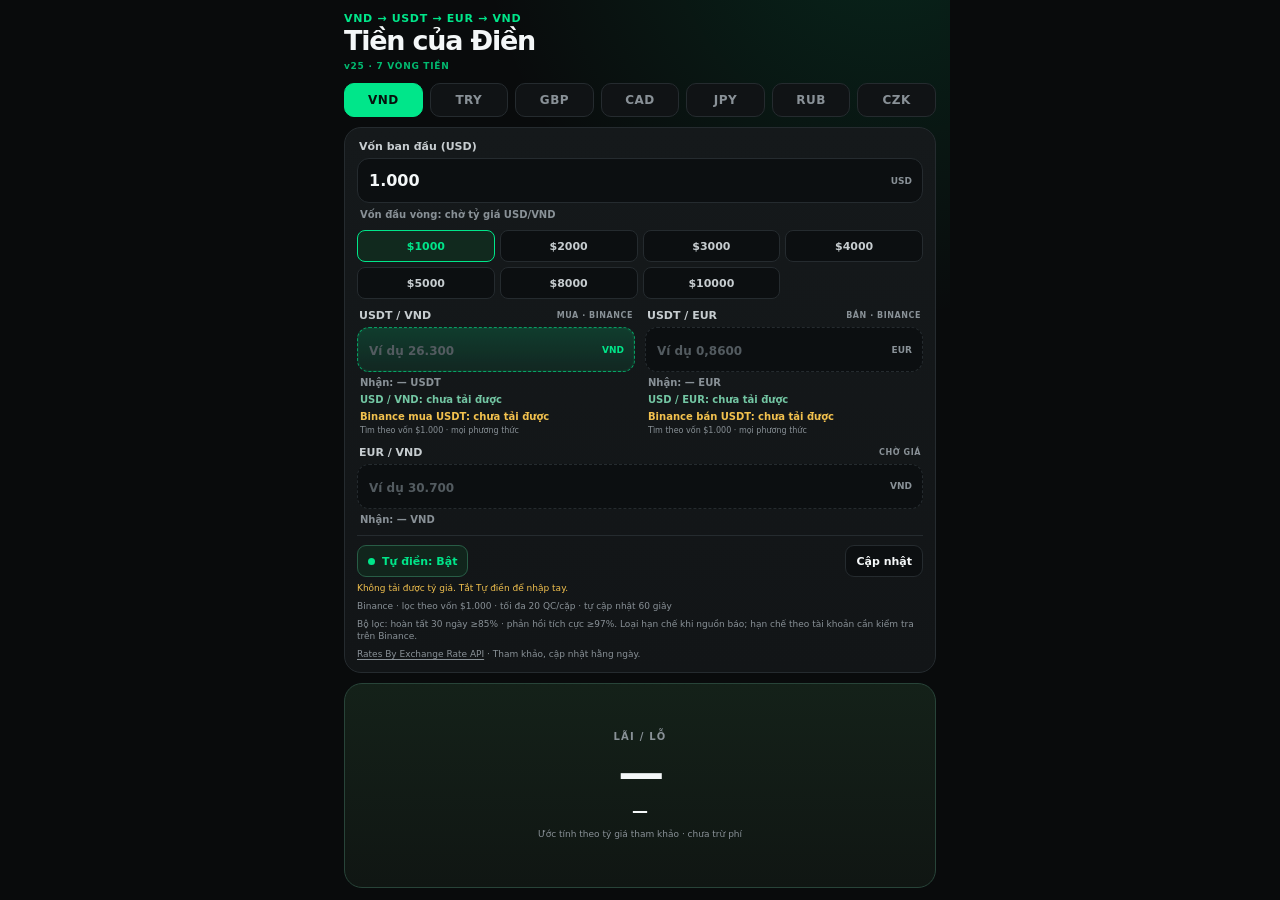
==== commit 88e55610: "Add files via upload" ====
--- a/offline-calculator.html
+++ b/offline-calculator.html
@@ -9,11 +9,11 @@
   <meta name="theme-color" content="#090b0c">
   <meta name="color-scheme" content="dark">
   <title>Tiền của Điền</title>
-  <link rel="manifest" href="./manifest.webmanifest?v=24">
+  <link rel="manifest" href="./manifest.webmanifest?v=25">
   <link rel="icon" href="./icon.svg" type="image/svg+xml">
 <style>
 :root{--bg:#090b0c;--panel:#121517;--field:#0c0f11;--line:#252b2f;--text:#f4f7f8;--muted:#899197;--accent:#00e68a;--bad:#ff6670;--warn:#f2c14e}
-*{box-sizing:border-box}html,body{margin:0;width:100%;height:100%;background:var(--bg);overflow:auto}body{font-family:Inter,ui-sans-serif,system-ui,-apple-system,"Segoe UI",sans-serif;color:var(--text)}button,input{font:inherit}.app{height:100dvh;min-height:530px;max-width:620px;margin:0 auto;padding:max(12px,env(safe-area-inset-top)) 14px max(12px,env(safe-area-inset-bottom));display:grid;grid-template-rows:auto auto auto minmax(115px,1fr);gap:10px;background:radial-gradient(circle at 90% -10%,rgba(0,230,138,.12),transparent 36%)}header{display:flex;justify-content:space-between;align-items:center;gap:12px}.route{font-size:11px;font-weight:800;letter-spacing:.06em;color:var(--accent)}h1{margin:2px 0 0;font-size:27px;line-height:1;letter-spacing:-.045em}.version{display:inline-block;margin-top:5px;font-size:9px;font-weight:900;letter-spacing:.08em;color:var(--accent);opacity:.8}.install{border:1px solid var(--line);background:var(--panel);color:var(--accent);font-size:11px;font-weight:850;padding:8px 11px;border-radius:10px;cursor:pointer}.hidden{display:none!important}.tabs{display:grid;grid-template-columns:repeat(5,minmax(0,1fr));gap:7px}.tab{height:34px;border:1px solid var(--line);border-radius:10px;background:#101315;color:var(--muted);font-size:12px;font-weight:900;letter-spacing:.04em;cursor:pointer}.tab.active{color:#07110d;background:var(--accent);border-color:var(--accent)}.panel{border:1px solid var(--line);background:linear-gradient(180deg,#15191b,var(--panel));border-radius:17px;padding:12px}.inputs{display:grid;grid-template-columns:1fr 1fr;gap:10px}.inputs label.wide{grid-column:1/-1}.inputs label>span{display:flex;justify-content:space-between;align-items:center;gap:6px;font-size:11px;font-weight:780;color:#c7cdd0;margin:0 2px 5px}.inputs small{font-size:8px;color:var(--muted);font-weight:900;letter-spacing:.07em}.field{height:45px;display:flex;align-items:center;border:1px solid var(--line);background:var(--field);border-radius:12px;overflow:hidden}.field:focus-within{border-color:var(--accent);box-shadow:0 0 0 2px rgba(0,230,138,.08)}.field.rate-highlight{background:linear-gradient(180deg,rgba(0,230,138,.18),rgba(0,230,138,.08));border-color:rgba(0,230,138,.62);box-shadow:inset 0 0 0 1px rgba(0,230,138,.06)}.field.rate-highlight input{color:#f7fffb}.field.rate-highlight b{color:var(--accent)}.field input{width:100%;min-width:0;height:100%;border:0;outline:0;background:transparent;color:var(--text);padding:0 11px;font-size:16px;font-weight:800}.field input::placeholder{color:#535b60;font-size:12px;font-weight:650}.field b{font-size:9px;color:var(--muted);padding:0 10px}.received{display:block;margin:5px 3px 0;color:var(--muted);font-size:10px;line-height:1.15;font-style:normal;font-weight:700;white-space:nowrap;overflow:hidden;text-overflow:ellipsis}.result-card{min-height:0;border:1px solid #284439;background:linear-gradient(180deg,#142119,#101613);border-radius:18px;padding:14px;display:flex;flex-direction:column;justify-content:center;align-items:center;text-align:center}.result-card span{font-size:10px;color:var(--muted);font-weight:900;letter-spacing:.12em}.result-card strong{font-size:clamp(30px,8vw,46px);line-height:1.03;margin:8px 0 4px;letter-spacing:-.055em}.result-card b{font-size:16px}.good{color:var(--accent)!important}.bad{color:var(--bad)!important}.neutral{color:var(--warn)!important}
+*{box-sizing:border-box}html,body{margin:0;width:100%;height:100%;background:var(--bg);overflow:auto}body{font-family:Inter,ui-sans-serif,system-ui,-apple-system,"Segoe UI",sans-serif;color:var(--text)}button,input{font:inherit}.app{height:100dvh;min-height:530px;max-width:620px;margin:0 auto;padding:max(12px,env(safe-area-inset-top)) 14px max(12px,env(safe-area-inset-bottom));display:grid;grid-template-rows:auto auto auto minmax(115px,1fr);gap:10px;background:radial-gradient(circle at 90% -10%,rgba(0,230,138,.12),transparent 36%)}header{display:flex;justify-content:space-between;align-items:center;gap:12px}.route{font-size:11px;font-weight:800;letter-spacing:.06em;color:var(--accent)}h1{margin:2px 0 0;font-size:27px;line-height:1;letter-spacing:-.045em}.version{display:inline-block;margin-top:5px;font-size:9px;font-weight:900;letter-spacing:.08em;color:var(--accent);opacity:.8}.install{border:1px solid var(--line);background:var(--panel);color:var(--accent);font-size:11px;font-weight:850;padding:8px 11px;border-radius:10px;cursor:pointer}.hidden{display:none!important}.tabs{display:grid;grid-template-columns:repeat(7,minmax(0,1fr));gap:7px}.tab{height:34px;border:1px solid var(--line);border-radius:10px;background:#101315;color:var(--muted);font-size:12px;font-weight:900;letter-spacing:.04em;cursor:pointer}.tab.active{color:#07110d;background:var(--accent);border-color:var(--accent)}.panel{border:1px solid var(--line);background:linear-gradient(180deg,#15191b,var(--panel));border-radius:17px;padding:12px}.inputs{display:grid;grid-template-columns:1fr 1fr;gap:10px}.inputs label.wide{grid-column:1/-1}.inputs label>span{display:flex;justify-content:space-between;align-items:center;gap:6px;font-size:11px;font-weight:780;color:#c7cdd0;margin:0 2px 5px}.inputs small{font-size:8px;color:var(--muted);font-weight:900;letter-spacing:.07em}.field{height:45px;display:flex;align-items:center;border:1px solid var(--line);background:var(--field);border-radius:12px;overflow:hidden}.field:focus-within{border-color:var(--accent);box-shadow:0 0 0 2px rgba(0,230,138,.08)}.field.rate-highlight{background:linear-gradient(180deg,rgba(0,230,138,.18),rgba(0,230,138,.08));border-color:rgba(0,230,138,.62);box-shadow:inset 0 0 0 1px rgba(0,230,138,.06)}.field.rate-highlight input{color:#f7fffb}.field.rate-highlight b{color:var(--accent)}.field input{width:100%;min-width:0;height:100%;border:0;outline:0;background:transparent;color:var(--text);padding:0 11px;font-size:16px;font-weight:800}.field input::placeholder{color:#535b60;font-size:12px;font-weight:650}.field b{font-size:9px;color:var(--muted);padding:0 10px}.received{display:block;margin:5px 3px 0;color:var(--muted);font-size:10px;line-height:1.15;font-style:normal;font-weight:700;white-space:nowrap;overflow:hidden;text-overflow:ellipsis}.result-card{min-height:0;border:1px solid #284439;background:linear-gradient(180deg,#142119,#101613);border-radius:18px;padding:14px;display:flex;flex-direction:column;justify-content:center;align-items:center;text-align:center}.result-card span{font-size:10px;color:var(--muted);font-weight:900;letter-spacing:.12em}.result-card strong{font-size:clamp(30px,8vw,46px);line-height:1.03;margin:8px 0 4px;letter-spacing:-.055em}.result-card b{font-size:16px}.good{color:var(--accent)!important}.bad{color:var(--bad)!important}.neutral{color:var(--warn)!important}
 @media(max-width:390px){.app{padding-left:10px;padding-right:10px;gap:8px}.panel{padding:10px}.inputs{gap:8px}.field{height:41px}.field input{font-size:14px}h1{font-size:23px}.received{font-size:9px;margin-top:4px}.result-card{padding:11px}.result-card strong{font-size:29px}.tab{height:31px;font-size:11px}}
 @media(max-height:690px){.app{gap:7px;padding-top:7px;padding-bottom:7px}.route{font-size:9px}h1{font-size:20px}.tabs{gap:5px}.tab{height:28px;font-size:10px}.panel{padding:8px}.inputs{gap:6px}.inputs label>span{font-size:9px;margin-bottom:3px}.field{height:33px}.field input{font-size:13px}.received{font-size:8px;margin-top:3px}.result-card{padding:8px}.result-card strong{font-size:26px;margin:4px 0 2px}}
 .fx-tools{grid-column:1/-1;border-top:1px solid var(--line);padding-top:9px;min-width:0}
@@ -44,7 +44,6 @@
 button:focus-visible{outline:2px solid var(--accent);outline-offset:3px}
 @media(max-width:390px){.tabs{gap:5px}.fx-toggle,.fx-refresh{font-size:10px;padding:5px 8px}}
 @media(max-height:690px){.fx-tools{padding-top:6px}.fx-tools p{font-size:8px;margin-top:3px}.fx-toggle,.fx-refresh{min-height:28px;font-size:10px}.rub-note{font-size:9px}.result-note{font-size:8px;margin-top:5px}.usd-reference{font-size:9px;margin-top:3px}.p2p-reference{font-size:9px;margin-top:3px}.p2p-meta{font-size:8px}}
-
 </style>
 </head>
 <body>
@@ -52,7 +51,7 @@
     <header>
       <div>
         <div class="route" id="routeText">VND → USDT → EUR → VND</div>
-        <h1>Tiền của Điền</h1><span class="version">v24 · 15 VÒNG TIỀN</span>
+        <h1>Tiền của Điền</h1><span class="version">v25 · 7 VÒNG TIỀN</span>
       </div>
       <button id="installBtn" class="install hidden">Cài app</button>
     </header>
@@ -60,19 +59,11 @@
     <nav class="tabs" aria-label="Loại vòng tiền">
       <button type="button" class="tab active" data-page="vnd">VND</button>
       <button type="button" class="tab" data-page="try">TRY</button>
+      <button type="button" class="tab" data-page="gbp">GBP</button>
+      <button type="button" class="tab" data-page="cad">CAD</button>
+      <button type="button" class="tab" data-page="jpy">JPY</button>
+      <button type="button" class="tab" data-page="rub">RUB</button>
       <button type="button" class="tab" data-page="czk">CZK</button>
-      <button type="button" class="tab" data-page="dkk">DKK</button>
-      <button type="button" class="tab" data-page="pln">PLN</button>
-      <button type="button" class="tab" data-page="huf">HUF</button>
-      <button type="button" class="tab" data-page="ron">RON</button>
-      <button type="button" class="tab" data-page="sek">SEK</button>
-      <button type="button" class="tab" data-page="gbp">GBP</button>
-      <button type="button" class="tab" data-page="nok">NOK</button>
-      <button type="button" class="tab" data-page="chf">CHF</button>
-      <button type="button" class="tab" data-page="isk">ISK</button>
-      <button type="button" class="tab" data-page="cad">CAD</button>
-      <button type="button" class="tab" data-page="rub">RUB</button>
-      <button type="button" class="tab" data-page="jpy">JPY</button>
     </nav>
 
     <section class="panel inputs">
@@ -161,7 +152,7 @@
 // A/B always means the amount of B for ONE unit of A.
 // Explicit fiat pairs use fx; USDT quotes come separately from Binance ads.
 // The legacy RUB USD/USDT convention remains disclosed on screen.
-const EURO_FIATS = ['TRY', 'CZK', 'DKK', 'PLN', 'HUF', 'RON', 'SEK', 'GBP', 'NOK', 'CHF', 'ISK', 'CAD'];
+const EURO_FIATS = ['TRY', 'GBP', 'CAD', 'CZK'];
 function euroPage(currency) {
   return {
     route: `${currency} → EUR → USDT → ${currency}`, capital: currency, highlight: currency === 'TRY' ? 3 : 0,
@@ -181,7 +172,17 @@
       {label: 'EUR / VND', unit: 'VND', placeholder: 'Ví dụ 30.700', receive: 'VND', op: 'multiply', vndThousands: true, fx: ['EUR', 'VND']}
     ]
   },
-  ...Object.fromEntries(EURO_FIATS.map(currency => [currency.toLowerCase(), euroPage(currency)])),
+  try: euroPage('TRY'),
+  gbp: euroPage('GBP'),
+  cad: euroPage('CAD'),
+  jpy: {
+    route: 'VND → JPY → USDT → VND', capital: 'VND', highlight: 2,
+    rates: [
+      {label: 'JPY / VND', unit: 'VND', placeholder: 'Ví dụ 165,50', receive: 'JPY', op: 'divide', fx: ['JPY', 'VND']},
+      {label: 'USDT / JPY', tag: 'P2P', unit: 'JPY', placeholder: 'Ví dụ 155,00', receive: 'USDT', op: 'divide'},
+      {label: 'USDT / VND', tag: 'P2P', unit: 'VND', placeholder: 'Ví dụ 26.300', receive: 'VND', op: 'multiply', vndThousands: true}
+    ]
+  },
   rub: {
     route: 'VND → RUB → USDT → VND', capital: 'VND', highlight: 3,
     rates: [
@@ -190,14 +191,7 @@
       {label: 'USDT / VND', tag: 'P2P', unit: 'VND', placeholder: 'Ví dụ 26.300', receive: 'VND', op: 'multiply', vndThousands: true}
     ]
   },
-  jpy: {
-    route: 'VND → JPY → USDT → VND', capital: 'VND', highlight: 2,
-    rates: [
-      {label: 'JPY / VND', unit: 'VND', placeholder: 'Ví dụ 165,50', receive: 'JPY', op: 'divide', fx: ['JPY', 'VND']},
-      {label: 'USDT / JPY', tag: 'P2P', unit: 'JPY', placeholder: 'Ví dụ 155,00', receive: 'USDT', op: 'divide'},
-      {label: 'USDT / VND', tag: 'P2P', unit: 'VND', placeholder: 'Ví dụ 26.300', receive: 'VND', op: 'multiply', vndThousands: true}
-    ]
-  }
+  czk: euroPage('CZK')
 };
 
 function migrateVndTab() {
@@ -720,7 +714,6 @@
 renderPage();
 refreshFx();
 refreshBinance();
-
 </script>
 </body>
 </html>
